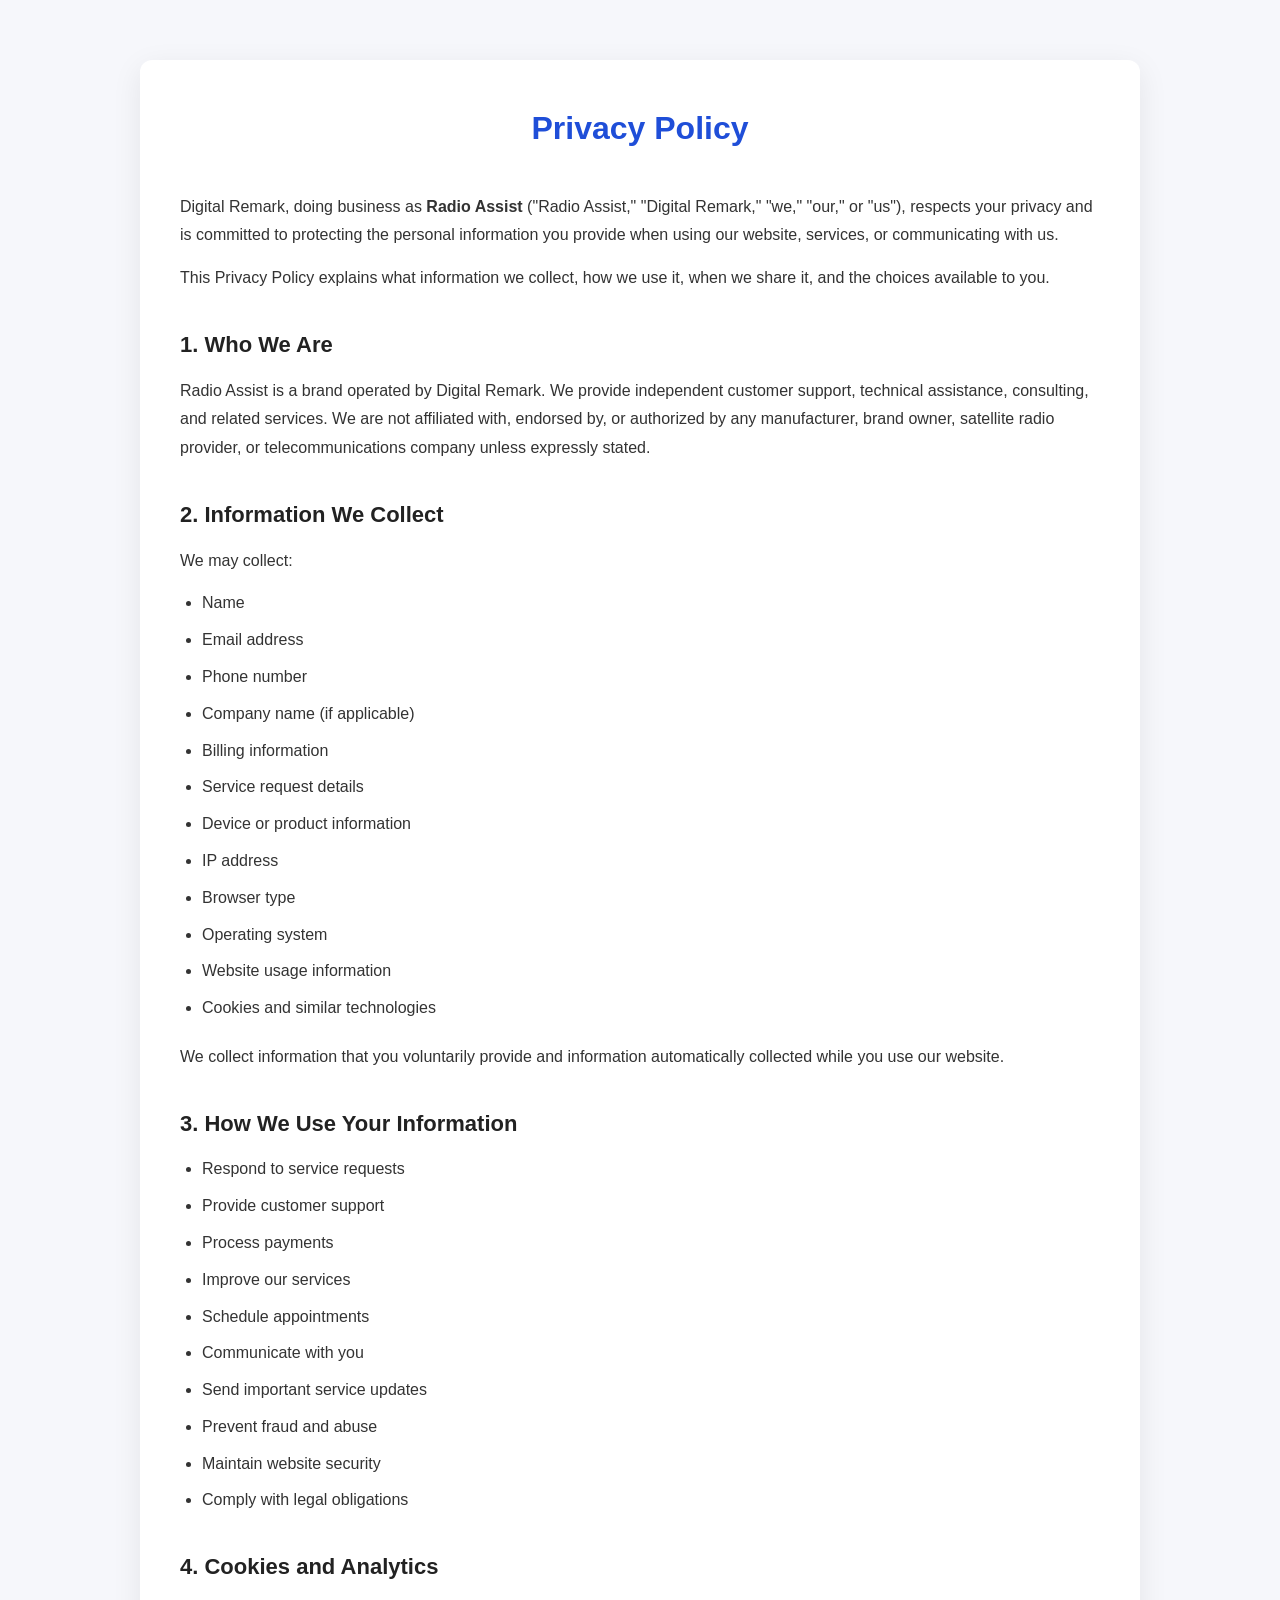
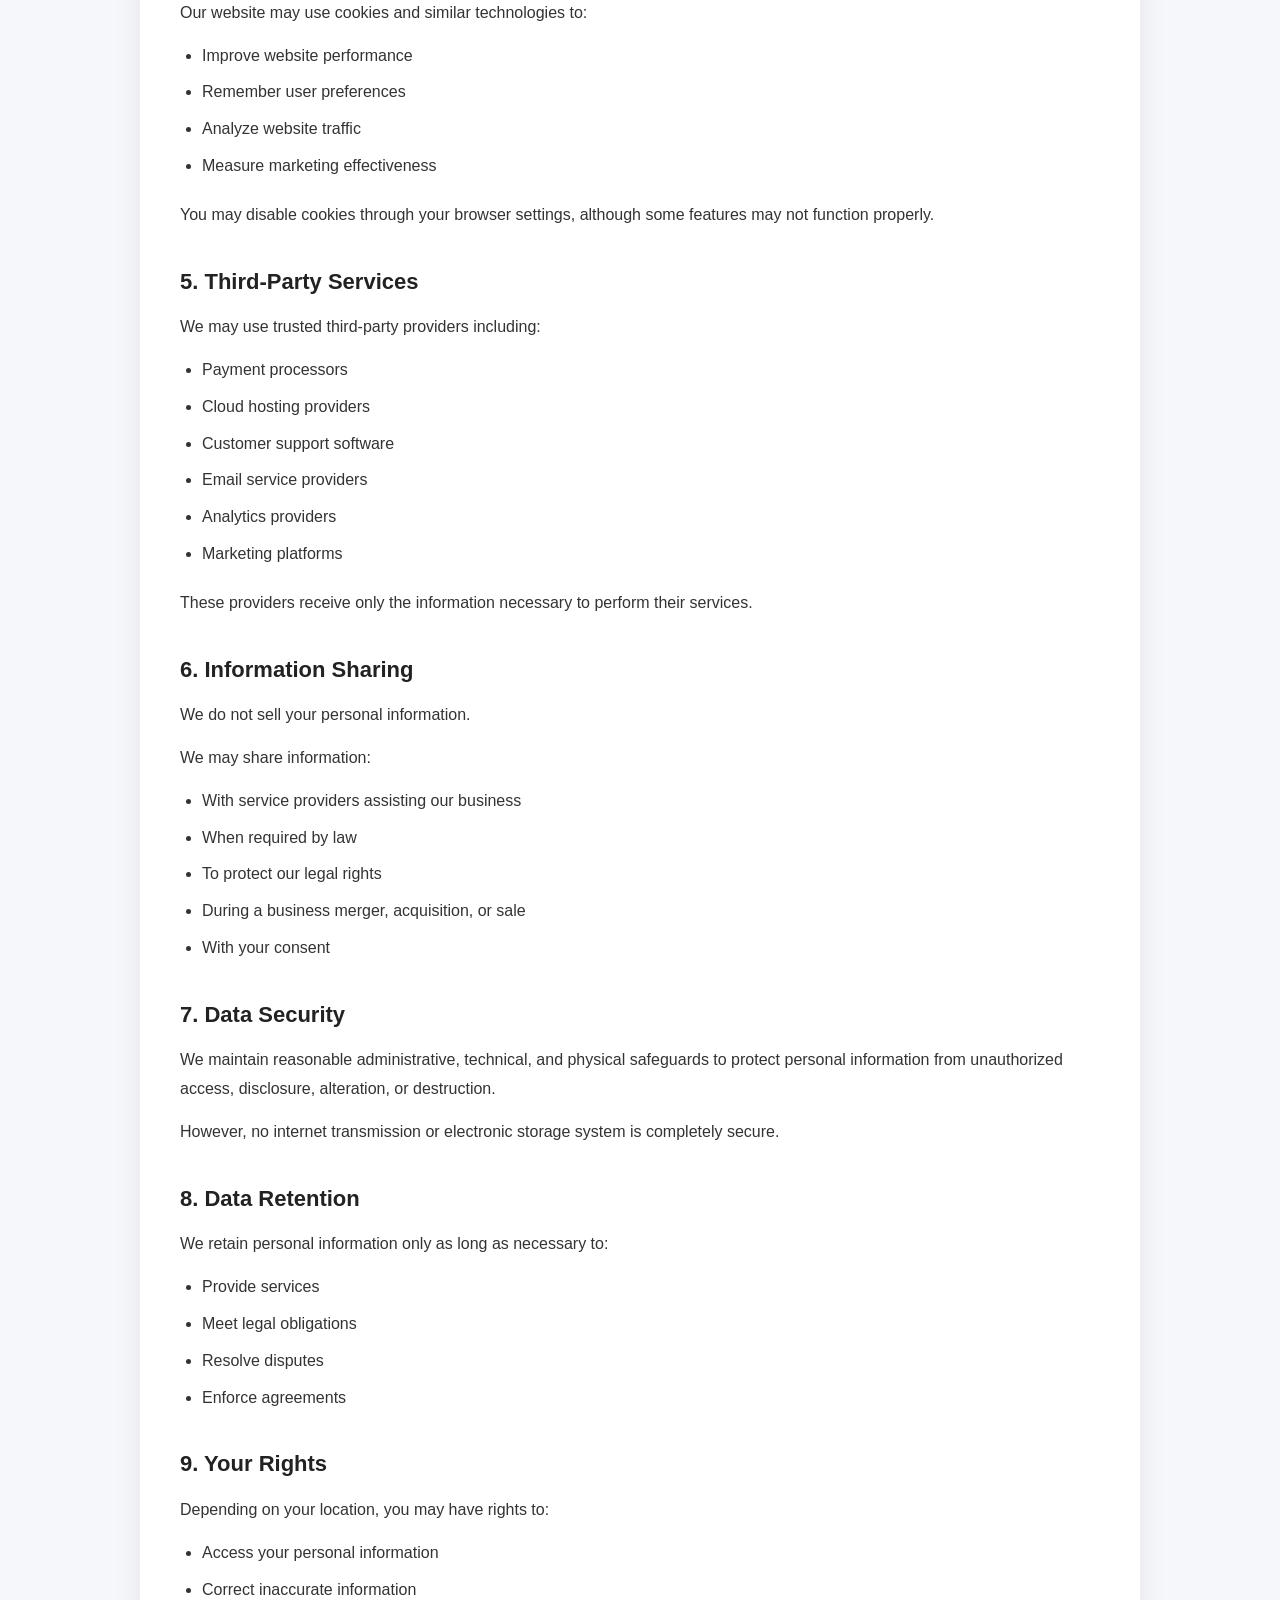
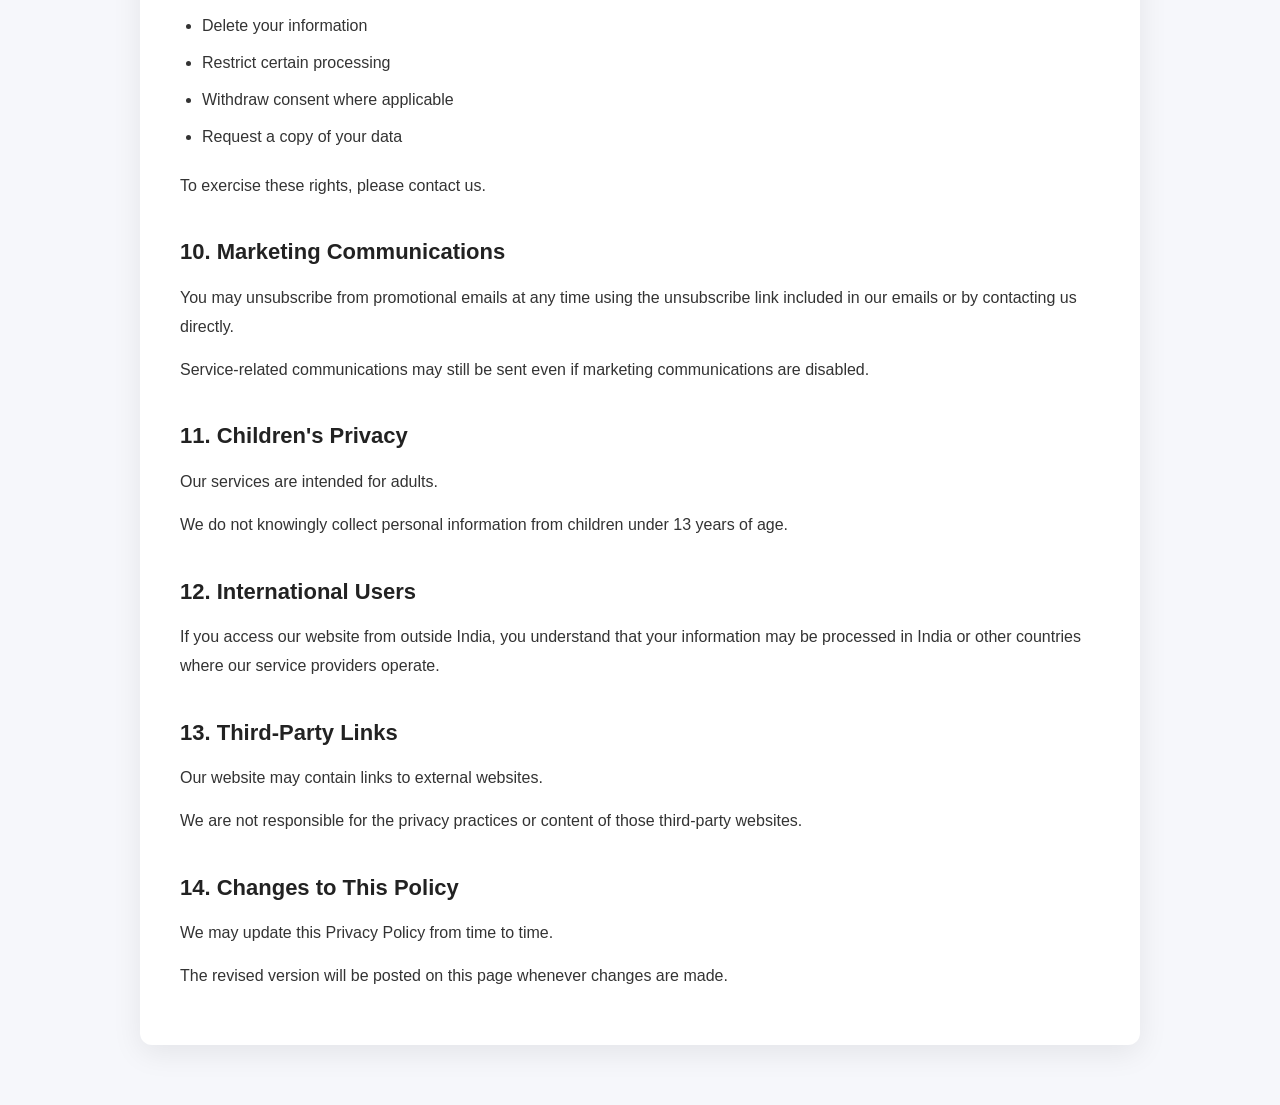
==== privacy-policy.html @ 3dc15f33 "Modification odf changes and addition of privacy polic and refund policy" ====
<!DOCTYPE html>
<html lang="en">

<head>
    <meta charset="UTF-8">
    <meta name="viewport" content="width=device-width, initial-scale=1.0">
    <title>Privacy Policy | Radio Assist</title>

    <style>
        * {
            margin: 0;
            padding: 0;
            box-sizing: border-box;
        }

        body {
            font-family: Arial, Helvetica, sans-serif;
            background: #f6f7fb;
            color: #333;
            line-height: 1.8;
        }

        .container {
            max-width: 1000px;
            margin: 60px auto;
            padding: 40px;
            background: #fff;
            border-radius: 12px;
            box-shadow: 0 8px 30px rgba(0, 0, 0, .08);
        }

        h1 {
            color: #1f4ed8;
            margin-bottom: 35px;
            text-align: center;
        }

        h2 {
            margin-top: 32px;
            margin-bottom: 12px;
            color: #222;
            font-size: 22px;
        }

        p {
            margin-bottom: 14px;
        }

        ul {
            padding-left: 22px;
            margin-bottom: 20px;
        }

        li {
            margin: 8px 0;
        }

        a {
            color: #1f4ed8;
            text-decoration: none;
        }

        @media(max-width:768px) {

            .container {
                margin: 20px;
                padding: 25px;
            }

            h1 {
                font-size: 30px;
            }

            h2 {
                font-size: 20px;
            }

        }
    </style>

</head>

<body>

    <div class="container">

        <h1>Privacy Policy</h1>

        <p>
            Digital Remark, doing business as <strong>Radio Assist</strong> ("Radio Assist," "Digital Remark," "we,"
            "our," or "us"), respects your privacy and is committed to protecting the personal information you provide
            when using our website, services, or communicating with us.
        </p>

        <p>
            This Privacy Policy explains what information we collect, how we use it, when we share it, and the choices
            available to you.
        </p>

        <h2>1. Who We Are</h2>

        <p>
            Radio Assist is a brand operated by Digital Remark. We provide independent customer support, technical
            assistance, consulting, and related services. We are not affiliated with, endorsed by, or authorized by any
            manufacturer, brand owner, satellite radio provider, or telecommunications company unless expressly stated.
        </p>

        <h2>2. Information We Collect</h2>

        <p>We may collect:</p>

        <ul>
            <li>Name</li>
            <li>Email address</li>
            <li>Phone number</li>
            <li>Company name (if applicable)</li>
            <li>Billing information</li>
            <li>Service request details</li>
            <li>Device or product information</li>
            <li>IP address</li>
            <li>Browser type</li>
            <li>Operating system</li>
            <li>Website usage information</li>
            <li>Cookies and similar technologies</li>
        </ul>

        <p>
            We collect information that you voluntarily provide and information automatically collected while you use
            our website.
        </p>

        <h2>3. How We Use Your Information</h2>

        <ul>
            <li>Respond to service requests</li>
            <li>Provide customer support</li>
            <li>Process payments</li>
            <li>Improve our services</li>
            <li>Schedule appointments</li>
            <li>Communicate with you</li>
            <li>Send important service updates</li>
            <li>Prevent fraud and abuse</li>
            <li>Maintain website security</li>
            <li>Comply with legal obligations</li>
        </ul>

        <h2>4. Cookies and Analytics</h2>

        <p>Our website may use cookies and similar technologies to:</p>

        <ul>
            <li>Improve website performance</li>
            <li>Remember user preferences</li>
            <li>Analyze website traffic</li>
            <li>Measure marketing effectiveness</li>
        </ul>

        <p>
            You may disable cookies through your browser settings, although some features may not function properly.
        </p>

        <h2>5. Third-Party Services</h2>

        <p>We may use trusted third-party providers including:</p>

        <ul>
            <li>Payment processors</li>
            <li>Cloud hosting providers</li>
            <li>Customer support software</li>
            <li>Email service providers</li>
            <li>Analytics providers</li>
            <li>Marketing platforms</li>
        </ul>

        <p>
            These providers receive only the information necessary to perform their services.
        </p>

        <h2>6. Information Sharing</h2>

        <p>We do not sell your personal information.</p>

        <p>We may share information:</p>

        <ul>
            <li>With service providers assisting our business</li>
            <li>When required by law</li>
            <li>To protect our legal rights</li>
            <li>During a business merger, acquisition, or sale</li>
            <li>With your consent</li>
        </ul>

        <h2>7. Data Security</h2>

        <p>
            We maintain reasonable administrative, technical, and physical safeguards to protect personal information
            from unauthorized access, disclosure, alteration, or destruction.
        </p>

        <p>
            However, no internet transmission or electronic storage system is completely secure.
        </p>

        <h2>8. Data Retention</h2>

        <p>We retain personal information only as long as necessary to:</p>

        <ul>
            <li>Provide services</li>
            <li>Meet legal obligations</li>
            <li>Resolve disputes</li>
            <li>Enforce agreements</li>
        </ul>

        <h2>9. Your Rights</h2>

        <p>Depending on your location, you may have rights to:</p>

        <ul>
            <li>Access your personal information</li>
            <li>Correct inaccurate information</li>
            <li>Delete your information</li>
            <li>Restrict certain processing</li>
            <li>Withdraw consent where applicable</li>
            <li>Request a copy of your data</li>
        </ul>

        <p>To exercise these rights, please contact us.</p>

        <h2>10. Marketing Communications</h2>

        <p>
            You may unsubscribe from promotional emails at any time using the unsubscribe link included in our emails or
            by contacting us directly.
        </p>

        <p>
            Service-related communications may still be sent even if marketing communications are disabled.
        </p>

        <h2>11. Children's Privacy</h2>

        <p>
            Our services are intended for adults.
        </p>

        <p>
            We do not knowingly collect personal information from children under 13 years of age.
        </p>

        <h2>12. International Users</h2>

        <p>
            If you access our website from outside India, you understand that your information may be processed in India
            or other countries where our service providers operate.
        </p>

        <h2>13. Third-Party Links</h2>

        <p>
            Our website may contain links to external websites.
        </p>

        <p>
            We are not responsible for the privacy practices or content of those third-party websites.
        </p>

        <h2>14. Changes to This Policy</h2>

        <p>
            We may update this Privacy Policy from time to time.
        </p>

        <p>
            The revised version will be posted on this page whenever changes are made.
        </p>

    </div>

</body>

</html>
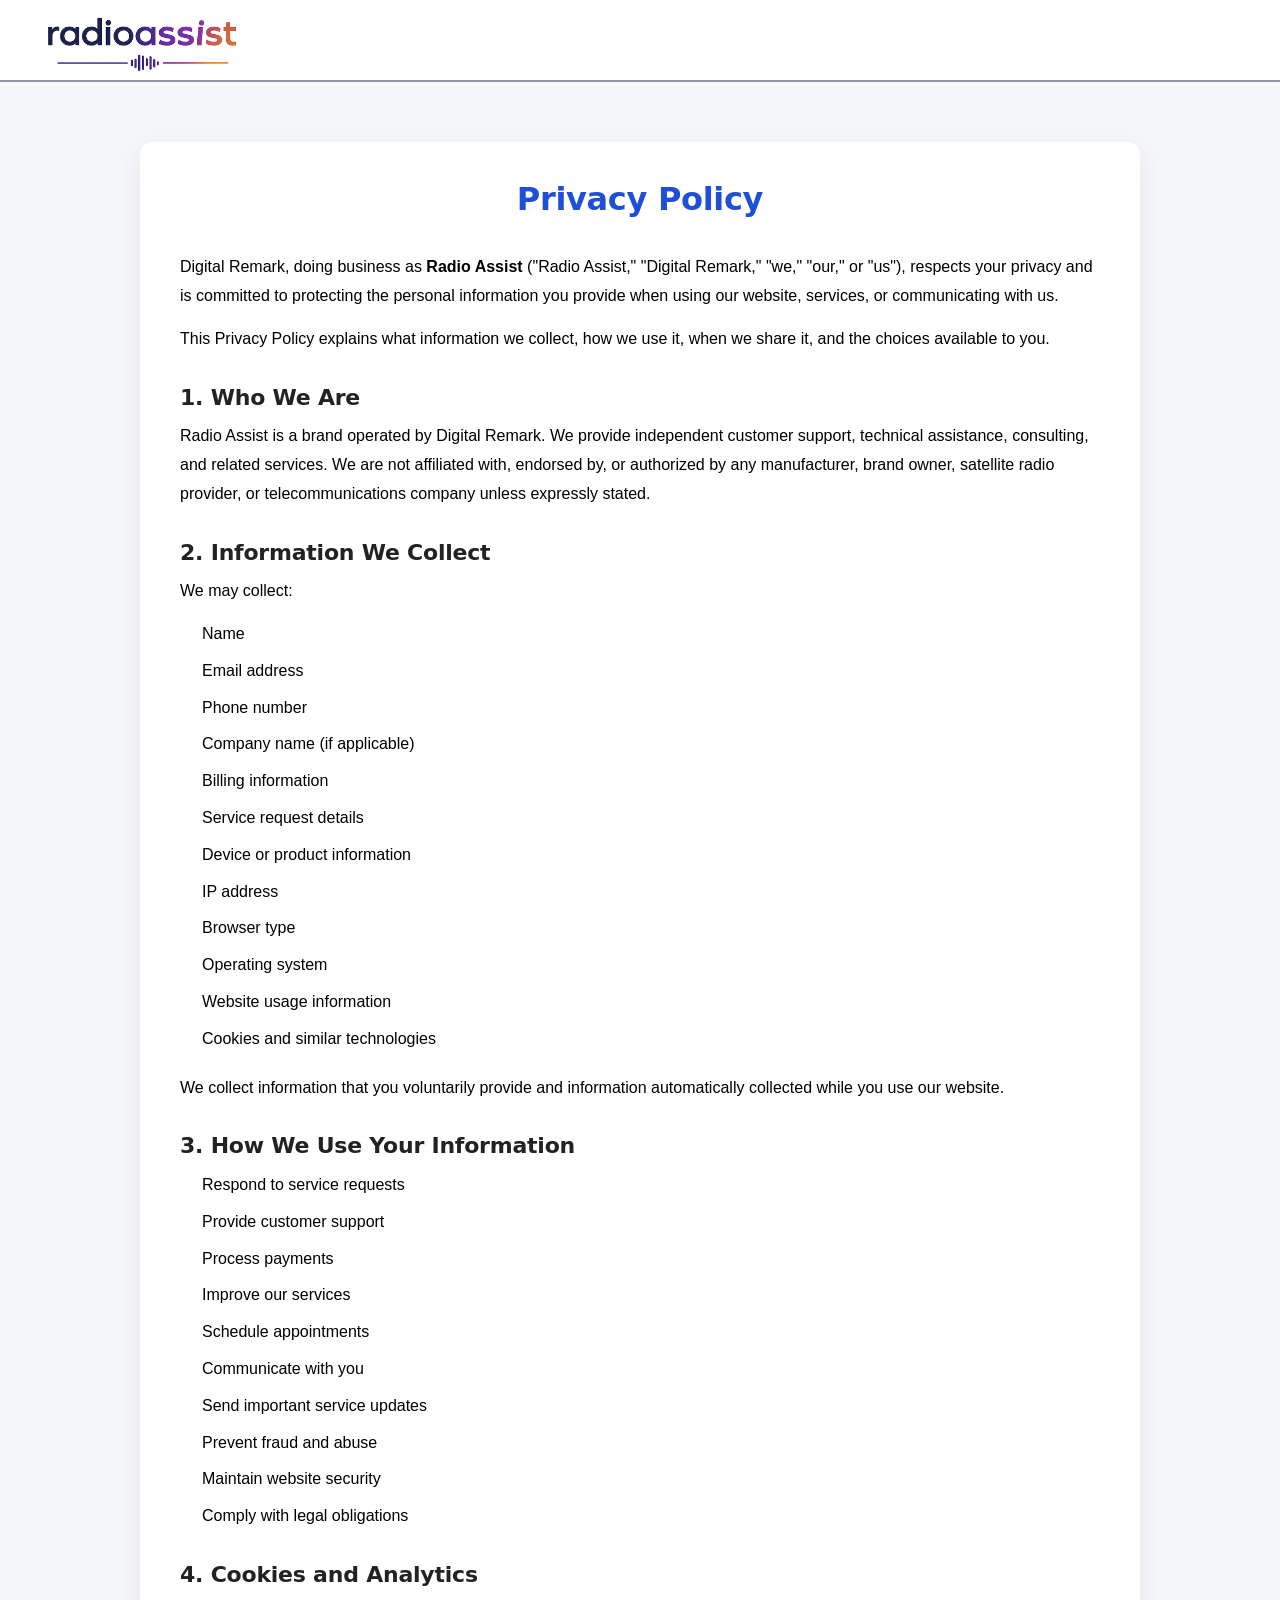
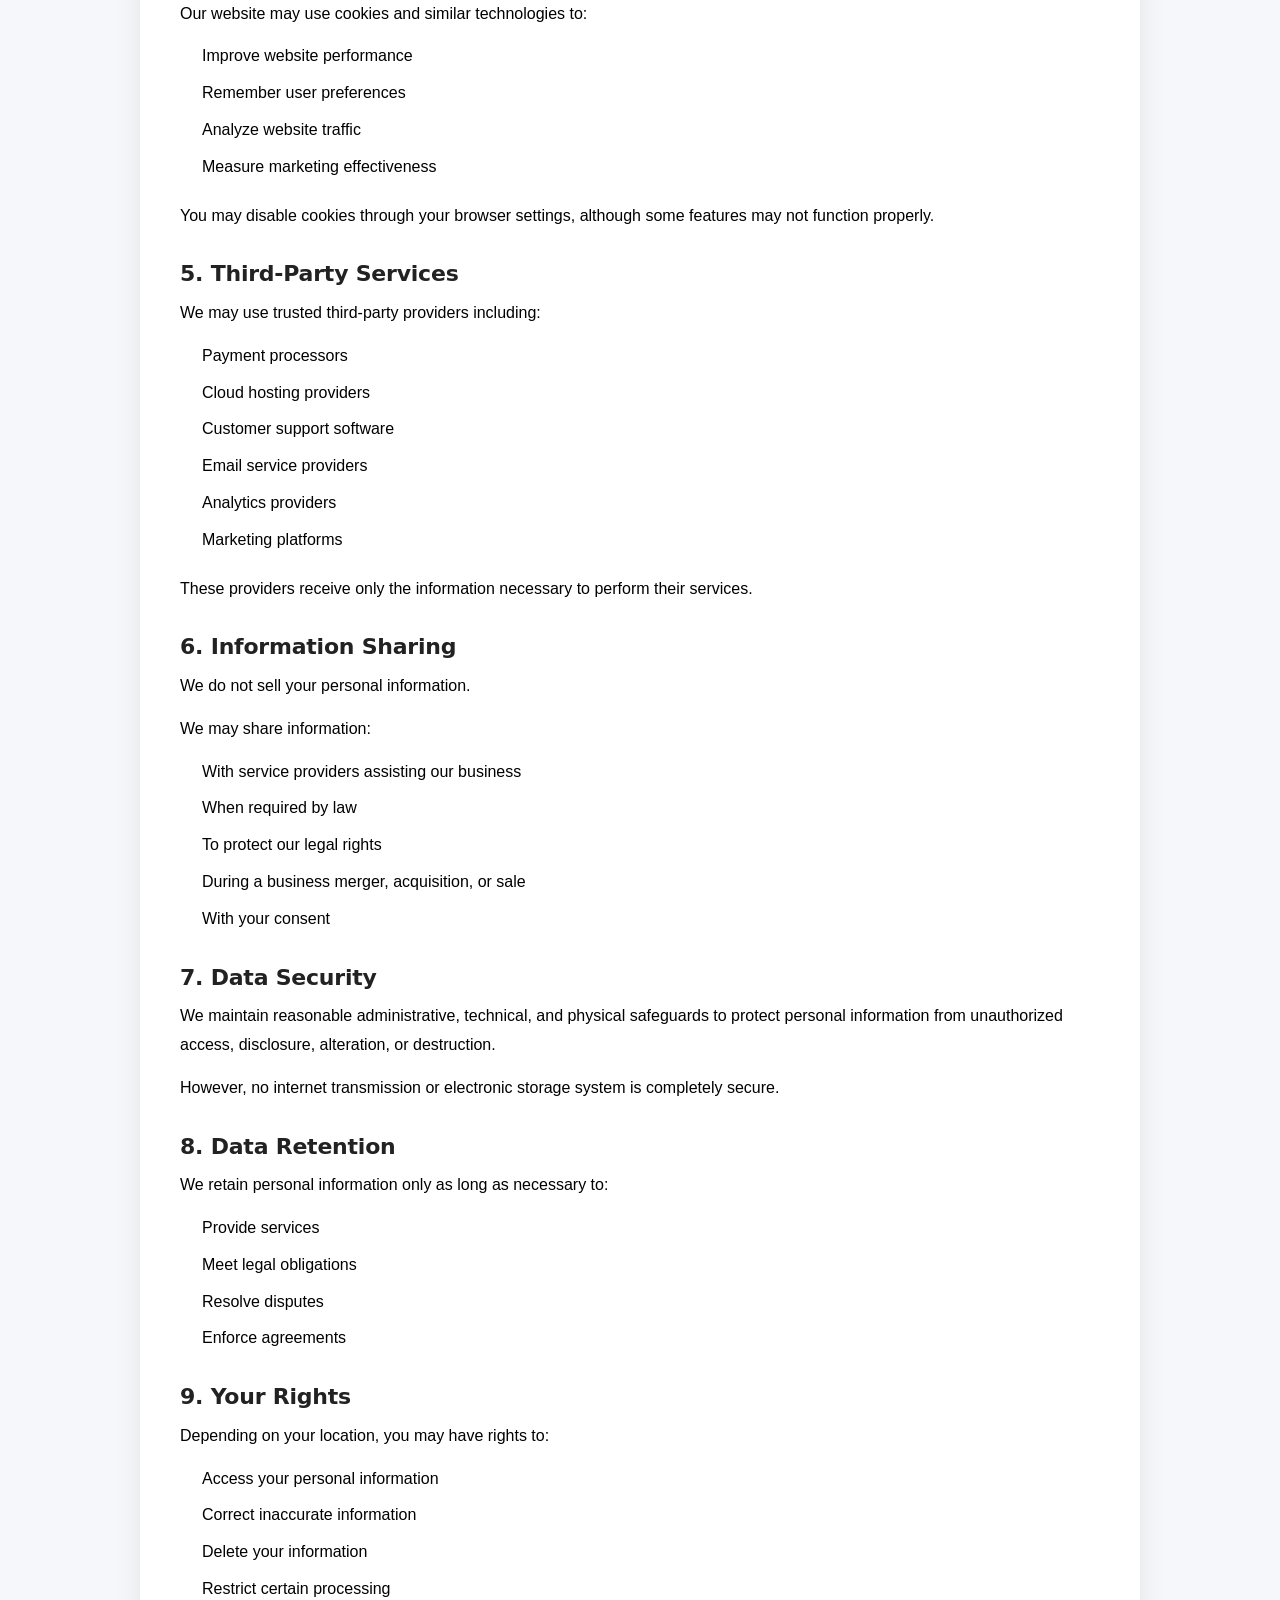
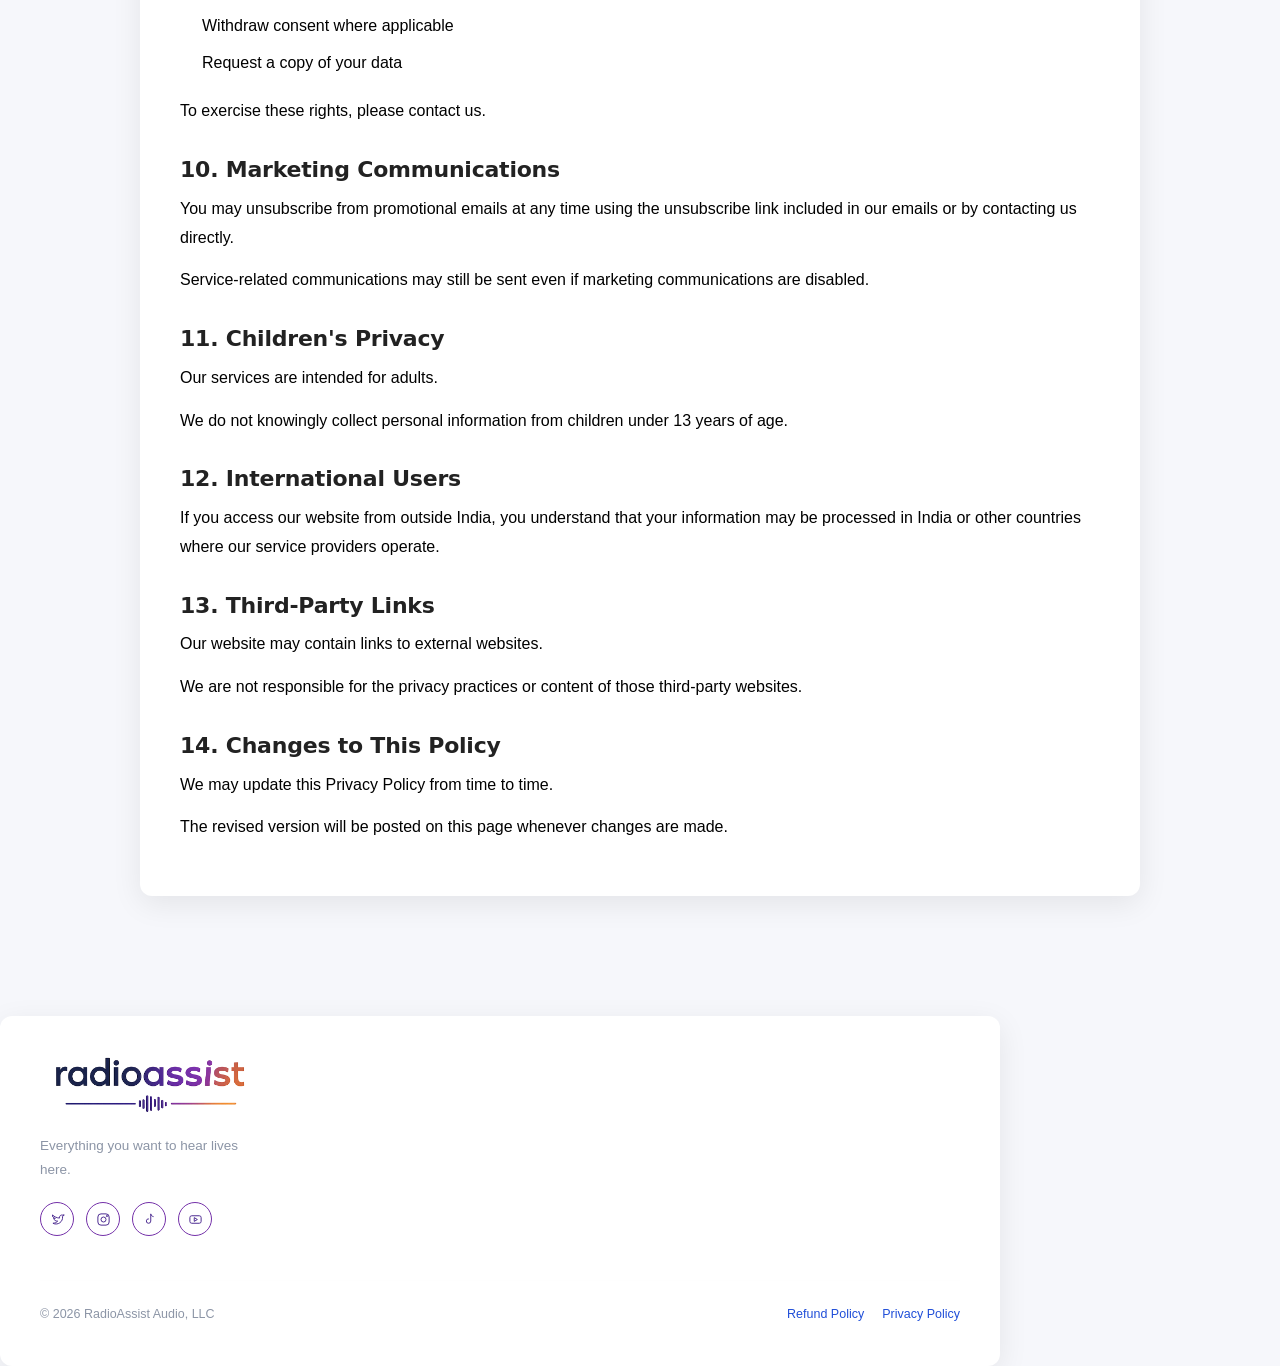
==== commit 7d529913: "Changes asked" ====
--- a/privacy-policy.html
+++ b/privacy-policy.html
@@ -5,6 +5,7 @@
     <meta charset="UTF-8">
     <meta name="viewport" content="width=device-width, initial-scale=1.0">
     <title>Privacy Policy | Radio Assist</title>
+    <link rel="stylesheet" href="/assets/styles/style.css"/>
 
     <style>
         * {
@@ -44,6 +45,7 @@
 
         p {
             margin-bottom: 14px;
+            color: #000;
         }
 
         ul {
@@ -53,6 +55,7 @@
 
         li {
             margin: 8px 0;
+            color: #000;
         }
 
         a {
@@ -81,6 +84,11 @@
 </head>
 
 <body>
+    <header>
+      <nav>
+        <a href="index.html" class="logo"><img class="logo" src="/assets/images/logo.png"/></a>
+      </nav>
+    </header>
 
     <div class="container">
 
@@ -276,7 +284,42 @@
         </p>
 
     </div>
-
+    <footer style="padding-bottom: 0px;">
+      <div class="container" style="margin: 0px;">
+        <div class="footer-grid">
+          <div class="footer-brand">
+            <a href="#top" class="logo"><img class="logo" src="/assets/images/logo.png"/></a>
+            <p>Everything you want to hear lives here.</p>
+            <div class="social-row">
+              <a href="#" aria-label="Twitter"><svg viewBox="0 0 24 24" fill="none" stroke="#F6F4EF" stroke-width="1.6">
+                  <path
+                    d="M22 4s-.7 2-2 3c1.4 8.6-7.7 15-15.3 11 3-.2 6-1.4 7.6-3.4-3 .3-5.7-1.7-6.6-4.2 1 .2 2 .1 2.8-.2C4.8 9.6 3.6 7 4 4.7c3 3 7 4.8 11.3 5-1-4.3 4.3-6.6 6.7-3.4Z" />
+                </svg></a>
+              <a href="#" aria-label="Instagram"><svg viewBox="0 0 24 24" fill="none" stroke="#F6F4EF" stroke-width="1.6">
+                  <rect x="3" y="3" width="18" height="18" rx="5" />
+                  <circle cx="12" cy="12" r="4" />
+                  <circle cx="17.5" cy="6.5" r="1" />
+                </svg></a>
+              <a href="#" aria-label="TikTok"><svg viewBox="0 0 24 24" fill="none" stroke="#F6F4EF" stroke-width="1.6">
+                  <path d="M14 3v11.5a3.5 3.5 0 1 1-3-3.46" />
+                  <path d="M14 3c.5 2.5 2.3 4.2 4.5 4.4" />
+                </svg></a>
+              <a href="#" aria-label="YouTube"><svg viewBox="0 0 24 24" fill="none" stroke="#F6F4EF" stroke-width="1.6">
+                  <rect x="3" y="6" width="18" height="12" rx="3" />
+                  <path d="m10 9 5 3-5 3V9Z" />
+                </svg></a>
+            </div>
+          </div>
+        </div>
+        <div class="footer-bottom">
+          <span>© 2026 RadioAssist Audio, LLC</span>
+          <div class="legal-links">
+            <a href="refund-policy.html">Refund Policy</a>
+            <a href="privacy-policy.html">Privacy Policy</a>
+          </div>
+        </div>
+      </div>
+    </footer>
 </body>
 
 </html>
--- a/assets/styles/style.css
+++ b/assets/styles/style.css
@@ -0,0 +1,1439 @@
+:root {
+    --navy: #0D1321;
+    --navy-soft: #161F35;
+    --navy-deep: #080B15;
+    --purple: #4e2a93;
+    --violet-dim: #5A44B8;
+    --amber: #FFB146;
+    --paper: #F6F4EF;
+    --slate: #8C95A6;
+    --base-surface: #f3f5f7;
+    --base-surface-strong: #e5e8ec;
+    --slate-dark: #4B5468;
+    --line: rgba(246, 244, 239, 0.10);
+    --font-display: 'Geist', system-ui, sans-serif;
+    --font-body: 'Geist', system-ui, sans-serif;
+    --base-contrast: #1e2226;
+    --radius: 14px;
+    --container: 1320px;
+    --link: #1b1533;
+    --indigo: #382488;
+    --violet: #602DB2;
+    --lilac: #8b5fc9;
+    --clay: #c9744f;
+    --paper-soft: #150f2c;
+}
+
+* {
+    box-sizing: border-box;
+    margin: 0;
+    padding: 0;
+}
+
+html {
+    scroll-behavior: smooth;
+}
+
+body {
+    font-family: var(--font-body);
+    background: var(--navy);
+    color: var(--paper) !important;
+    line-height: 1.55;
+    -webkit-font-smoothing: antialiased;
+}
+
+.show{
+    display: block !important;
+}
+
+.hide{
+    display: none !important;
+}
+
+.stage {
+    display: flex;
+    flex-direction: column;
+    align-items: center;
+    gap: 28px;
+    padding: 40px;
+    height: 100vh;
+    justify-content: center;
+    background: radial-gradient(120% 140% at 50% 20%, var(--paper-soft) 0%, #0e0a1f 65%);
+}
+
+/* ---------- logo ---------- */
+.mark {
+    position: relative;
+    width: 132px;
+    height: 132px;
+    filter: drop-shadow(0 0 0px rgba(140, 95, 201, 0));
+    animation: markGlow 3.6s ease-in-out infinite;
+}
+
+.mark img {
+    width: 100%;
+    height: 100%;
+    display: block;
+}
+
+@keyframes markGlow {
+
+    0%,
+    83.32% {
+        filter: drop-shadow(0 0 0px rgba(160, 110, 220, 0));
+        transform: scale(1);
+    }
+
+    88% {
+        filter: drop-shadow(0 0 22px rgba(170, 120, 230, 0.85));
+        transform: scale(1.035);
+    }
+
+    94% {
+        filter: drop-shadow(0 0 34px rgba(230, 150, 110, 0.75));
+        transform: scale(1.05);
+    }
+
+    100% {
+        filter: drop-shadow(0 0 0px rgba(160, 110, 220, 0));
+        transform: scale(1);
+    }
+}
+
+/* ---------- wordmark ---------- */
+.word {
+    font-size: 15px;
+    letter-spacing: 0.42em;
+    text-transform: uppercase;
+    color: #cfc4ec;
+    opacity: 0.75;
+    margin: 0;
+}
+
+.word b {
+    background: linear-gradient(90deg, var(--lilac), var(--clay), var(--amber));
+    -webkit-background-clip: text;
+    background-clip: text;
+    color: transparent;
+    font-weight: 700;
+}
+
+/* ---------- segmented bar ---------- */
+.bar {
+    display: flex;
+    gap: 6px;
+    padding: 6px;
+    border-radius: 10px;
+    background: rgba(255, 255, 255, 0.03);
+}
+
+.seg {
+    width: 14px;
+    height: 22px;
+    border-radius: 3px;
+    background: rgba(255, 255, 255, 0.08);
+    border: 1px solid rgba(255, 255, 255, 0.10);
+    transition: none;
+}
+
+/* Each segment "switches on" at the moment its frame threshold hits,
+     and switches off again exactly at loop restart (0%). */
+.seg {
+    animation-duration: 3.6s;
+    animation-iteration-count: infinite;
+    animation-timing-function: steps(1, end);
+}
+
+.g1 {
+    animation-name: onAt1667;
+}
+
+/* frame 2 → 2 blocks   */
+.g2 {
+    animation-name: onAt3333;
+}
+
+/* frame 3 → 4 blocks   */
+.g3 {
+    animation-name: onAt5000;
+}
+
+/* frame 4 → 7 blocks   */
+.g4 {
+    animation-name: onAt6667;
+}
+
+/* frame 5 → 12 blocks  */
+
+@keyframes onAt1667 {
+    0% {
+        background: rgba(255, 255, 255, 0.08);
+        box-shadow: none;
+    }
+
+    16.67% {
+        background: linear-gradient(180deg, var(--lilac), var(--violet));
+        box-shadow: 0 0 8px rgba(140, 95, 201, 0.55);
+    }
+
+    83.32% {
+        background: linear-gradient(180deg, var(--lilac), var(--violet));
+        box-shadow: 0 0 8px rgba(140, 95, 201, 0.55);
+    }
+
+    88% {
+        background: linear-gradient(180deg, var(--amber), var(--clay));
+        box-shadow: 0 0 16px rgba(232, 152, 95, 0.85);
+    }
+
+    100% {
+        background: rgba(255, 255, 255, 0.08);
+        box-shadow: none;
+    }
+}
+
+@keyframes onAt3333 {
+    0% {
+        background: rgba(255, 255, 255, 0.08);
+        box-shadow: none;
+    }
+
+    33.33% {
+        background: linear-gradient(180deg, var(--lilac), var(--violet));
+        box-shadow: 0 0 8px rgba(140, 95, 201, 0.55);
+    }
+
+    83.32% {
+        background: linear-gradient(180deg, var(--lilac), var(--violet));
+        box-shadow: 0 0 8px rgba(140, 95, 201, 0.55);
+    }
+
+    88% {
+        background: linear-gradient(180deg, var(--amber), var(--clay));
+        box-shadow: 0 0 16px rgba(232, 152, 95, 0.85);
+    }
+
+    100% {
+        background: rgba(255, 255, 255, 0.08);
+        box-shadow: none;
+    }
+}
+
+@keyframes onAt5000 {
+    0% {
+        background: rgba(255, 255, 255, 0.08);
+        box-shadow: none;
+    }
+
+    50% {
+        background: linear-gradient(180deg, var(--lilac), var(--violet));
+        box-shadow: 0 0 8px rgba(140, 95, 201, 0.55);
+    }
+
+    83.32% {
+        background: linear-gradient(180deg, var(--lilac), var(--violet));
+        box-shadow: 0 0 8px rgba(140, 95, 201, 0.55);
+    }
+
+    88% {
+        background: linear-gradient(180deg, var(--amber), var(--clay));
+        box-shadow: 0 0 16px rgba(232, 152, 95, 0.85);
+    }
+
+    100% {
+        background: rgba(255, 255, 255, 0.08);
+        box-shadow: none;
+    }
+}
+
+@keyframes onAt6667 {
+    0% {
+        background: rgba(255, 255, 255, 0.08);
+        box-shadow: none;
+    }
+
+    66.67% {
+        background: linear-gradient(180deg, var(--lilac), var(--violet));
+        box-shadow: 0 0 8px rgba(140, 95, 201, 0.55);
+    }
+
+    83.32% {
+        background: linear-gradient(180deg, var(--lilac), var(--violet));
+        box-shadow: 0 0 8px rgba(140, 95, 201, 0.55);
+    }
+
+    88% {
+        background: linear-gradient(180deg, var(--amber), var(--clay));
+        box-shadow: 0 0 16px rgba(232, 152, 95, 0.85);
+    }
+
+    100% {
+        background: rgba(255, 255, 255, 0.08);
+        box-shadow: none;
+    }
+}
+
+.status {
+    font-size: 11px;
+    letter-spacing: 0.2em;
+    color: rgba(207, 196, 236, 0.55);
+    text-transform: uppercase;
+    height: 14px;
+}
+
+img {
+    max-width: 100%;
+    display: block;
+}
+
+a {
+    color: inherit;
+    text-decoration: none;
+}
+
+ul {
+    list-style: none;
+}
+
+button {
+    font-family: inherit;
+    cursor: pointer;
+    border: none;
+    background: none;
+    color: inherit;
+}
+
+.container {
+    max-width: var(--container);
+    margin: 0 auto;
+    padding: 0 32px;
+}
+
+h1,
+h2,
+h3,
+h4 {
+    font-family: var(--font-display);
+    font-weight: 700;
+    line-height: 1.12;
+    letter-spacing: -0.01em;
+}
+
+.eyebrow {
+    font-family: var(--font-display);
+    font-size: 13px;
+    font-weight: 600;
+    letter-spacing: 0.14em;
+    text-transform: uppercase;
+    color: var(--amber);
+    display: flex;
+    align-items: center;
+    gap: 10px;
+}
+
+.eyebrow::before {
+    content: "";
+    width: 18px;
+    height: 2px;
+    background: var(--amber);
+    display: inline-block;
+}
+
+.btn {
+    display: inline-flex;
+    align-items: center;
+    justify-content: center;
+    gap: 8px;
+    padding: 14px 26px;
+    border-radius: 999px;
+    font-family: var(--font-display);
+    font-weight: 600;
+    font-size: 15px;
+    transition: transform .18s ease, box-shadow .18s ease, background .18s ease;
+    white-space: nowrap;
+}
+
+.btn-primary {
+    background: #cd4715 !important;
+    color: #fff;
+    box-shadow: 0 8px 24px rgb(78 42 147 / 35%);
+    border: 1px solid #5500f7 !important;
+    font-size: 24px !important;
+    font-weight: bold !important;
+    padding: 20px !important;
+    border-radius: 40px !important;
+}
+
+.btn-primary:hover {
+    transform: translateY(-2px);
+    box-shadow: 0 12px 30px rgba(123, 92, 250, 0.45);
+}
+
+.btn-ghost {
+    background: transparent;
+    color: var(--paper);
+    border: 1px solid var(--line);
+}
+
+.btn-ghost:hover {
+    background: rgba(246, 244, 239, 0.06);
+}
+
+.btn-amber {
+    background: var(--amber);
+    color: var(--navy);
+}
+
+.btn-amber:hover {
+    transform: translateY(-2px);
+}
+
+.btn-sm {
+    padding: 10px 20px;
+    font-size: 13.5px;
+}
+
+section {
+    padding: 76px 0;
+    position: relative;
+}
+
+.section-head {
+    max-width: 640px;
+    margin-bottom: 40px;
+}
+
+.section-head.centered {
+    max-width: 720px;
+    margin-left: auto;
+    margin-right: auto;
+    text-align: center;
+}
+
+.section-head.centered .eyebrow {
+    justify-content: center;
+}
+
+.section-head.centered h2 {
+    font-size: clamp(34px, 5vw, 56px);
+}
+
+.section-head h2 {
+    font-size: clamp(28px, 3.6vw, 40px);
+    margin-top: 12px;
+}
+
+.section-head p {
+    color: var(--slate);
+    font-size: 16.5px;
+    margin-top: 14px;
+}
+
+.section-foot {
+    margin-top: 40px;
+}
+
+.avatar {
+    width: 100%;
+    aspect-ratio: 1/1;
+    border-radius: 50% !important;
+    display: flex;
+    align-items: center;
+    justify-content: center;
+    font-family: var(--font-display);
+    font-weight: 700;
+    color: #fff;
+    font-size: 15px;
+    flex-shrink: 0;
+}
+
+.tile-thumb {
+    width: 100%;
+    aspect-ratio: 4/3;
+    border-radius: var(--radius);
+    display: flex;
+    align-items: center;
+    justify-content: center;
+    font-family: var(--font-display);
+    font-weight: 700;
+    color: rgba(255, 255, 255, 0.9);
+    font-size: 14px;
+}
+
+.utility-bar {
+    background: var(--navy-deep);
+    border-bottom: 1px solid var(--line);
+    font-size: 13px;
+}
+
+.utility-bar .container {
+    display: flex;
+    align-items: center;
+    justify-content: space-between;
+    padding-top: 9px;
+    padding-bottom: 9px;
+}
+
+.utility-bar .u-left {
+    display: flex;
+    gap: 22px;
+    color: var(--slate);
+}
+
+.utility-bar .u-left a:hover {
+    color: var(--paper);
+}
+
+.utility-bar .u-right a {
+    font-weight: 600;
+    color: var(--amber);
+}
+
+@media (max-width:680px) {
+    .utility-bar .u-left {
+        display: none;
+    }
+}
+
+header {
+    position: sticky;
+    top: 0;
+    z-index: 100;
+    background: #fff;
+    border-bottom: 2px solid var(--slate);
+}
+
+nav {
+    display: flex;
+    align-items: center;
+    gap: 28px;
+    padding: 16px 32px 0px;
+    max-width: var(--container);
+    backdrop-filter: blur(14px);
+    border-bottom: 1px solid var(--line);
+}
+
+.logo {
+    display: flex;
+    align-items: center;
+    gap: 10px;
+    font-weight: 700;
+    font-size: 20px;
+    letter-spacing: -0.02em;
+    flex-shrink: 0;
+    width: 220px;
+}
+
+.nav-links {
+    display: flex;
+    gap: 26px;
+    align-items: center;
+    flex: 1;
+}
+
+.nav-links a {
+    font-size: 14px;
+    font-weight: 500;
+    color: var(--slate);
+    transition: color .15s ease;
+}
+
+.nav-links a:hover {
+    color: var(--paper);
+}
+
+.nav-search {
+    display: flex;
+    align-items: center;
+    gap: 8px;
+    border: 1px solid var(--line);
+    border-radius: 999px;
+    padding: 8px 14px;
+    color: var(--slate);
+    font-size: 13.5px;
+    width: 190px;
+}
+
+.nav-search svg {
+    width: 15px;
+    height: 15px;
+    flex-shrink: 0;
+}
+
+.nav-search input {
+    background: transparent;
+    border: none;
+    outline: none;
+    color: var(--paper);
+    font-size: 13.5px;
+    width: 100%;
+}
+
+.nav-cta {
+    display: flex;
+    align-items: center;
+    gap: 10px;
+    flex-shrink: 0;
+}
+
+.burger {
+    display: none;
+    flex-direction: column;
+    gap: 5px;
+}
+
+.burger span {
+    width: 22px;
+    height: 2px;
+    background: var(--paper);
+}
+
+@media (max-width:980px) {
+    .nav-search {
+        display: none;
+    }
+}
+
+@media (max-width:780px) {
+    .nav-links {
+        display: none;
+    }
+
+    .burger {
+        display: flex;
+    }
+}
+
+/* ===== HERO: full-bleed overlay layout ===== */
+.hero {
+    position: relative;
+    overflow: hidden;
+    min-height: 88vh;
+    display: flex;
+    align-items: center;
+    isolation: isolate;
+}
+
+.hero-bg {
+    position: absolute;
+    inset: 0;
+    z-index: 0;
+    background: url("/assets/images/banner.webp"), radial-gradient(ellipse 60% 80% at 78% 30%, rgba(123, 92, 250, 0.55), transparent 60%),
+        radial-gradient(ellipse 50% 60% at 95% 85%, rgba(255, 177, 70, 0.35), transparent 55%),
+        linear-gradient(115deg, #0F1235 0%, #16113A 45%, #1B1035 100%);;
+    background-size: cover;
+    background-position: center right;
+    background-repeat: no-repeat;
+    background-attachment: fixed;
+}
+
+.hero-figure {
+    position: absolute;
+    z-index: 1;
+    right: -4%;
+    bottom: -6%;
+    width: 52%;
+    max-width: 620px;
+    aspect-ratio: 3/4;
+    pointer-events: none;
+}
+
+
+.hero-inner {
+    position: relative;
+    z-index: 2;
+    width: 100%;
+    padding: 140px 0 170px;
+}
+
+.hero-copy {
+    max-width: 620px;
+}
+
+.hero h1 {
+    font-size: clamp(36px, 5vw, 62px);
+    margin-top: 16px;
+}
+
+.hero p.lead {
+    margin-top: 20px;
+    font-size: 17.5px;
+    color: var(--slate);
+    max-width: 460px;
+}
+
+.hero-actions {
+    display: flex;
+    gap: 14px;
+    margin-top: 30px;
+    flex-wrap: wrap;
+    align-items: center;
+}
+
+.hero-actions .fine {
+    font-size: 12px;
+    color: var(--slate);
+    width: 100%;
+    margin-top: 6px;
+}
+
+.hero-actions .fine a {
+    text-decoration: underline;
+}
+
+.hero-caption {
+    position: absolute;
+    left: 32px;
+    bottom: 30px;
+    z-index: 3;
+    display: flex;
+    align-items: center;
+    gap: 12px;
+}
+
+.hero-caption .swatch {
+    width: 44px;
+    height: 44px;
+    border-radius: 10px;
+    flex-shrink: 0;
+    background: linear-gradient(135deg, var(--amber), var(--purple));
+}
+
+.hero-caption .tag {
+    font-size: 10.5px;
+    color: var(--amber);
+    font-weight: 700;
+    letter-spacing: .06em;
+    text-transform: uppercase;
+}
+
+.hero-caption h4 {
+    font-size: 14.5px;
+    margin-top: 3px;
+    font-weight: 600;
+    max-width: 320px;
+    line-height: 1.3;
+}
+
+@media (max-width:780px) {
+    .hero {
+        min-height: auto;
+    }
+
+    .hero-inner {
+        padding: 100px 0 210px;
+    }
+
+    .hero-figure {
+        width: 78%;
+        right: -10%;
+        bottom: -4%;
+        opacity: .55;
+    }
+
+    .hero-caption {
+        left: 20px;
+        right: 20px;
+        bottom: 20px;
+    }
+
+    .hero-caption h4 {
+        max-width: none;
+    }
+}
+
+.variety-grid {
+    display: grid;
+    grid-template-columns: repeat(2, 1fr);
+    gap: 22px;
+}
+
+.variety-card {
+    background: var(--base-surface);
+    border: 1px solid var(--line);
+    border-radius: 20px;
+    padding: 40px;
+    transition: transform .2s ease, border-color .2s ease;
+}
+
+.variety-card:hover {
+    transform: translateY(-4px);
+    border-color: rgba(123, 92, 250, 0.4);
+    background: var(--base-surface-strong);
+}
+
+.variety-avatars {
+    display: flex;
+    gap: 14px;
+}
+
+.variety-avatars .avatar {
+    width: 76px;
+    height: 76px;
+    font-size: 16px;
+}
+
+.avatar img {
+    object-fit: cover;
+    width: 100%;
+    height: 100%;
+    border-radius: 50%;
+    transition: transform 0.3s ease;
+}
+
+.sports {
+    border-radius: 16px !important;
+    background: linear-gradient(135deg, #f4f5f7, #6D28D9);
+}
+
+.news {
+    border-radius: 16px !important;
+    background: linear-gradient(135deg, #f4f5f7, #E88A1E);
+}
+
+.avatar.sports img,
+.avatar.news img {
+    object-fit: contain !important;
+    height: 60px;
+    border-radius: 16px !important;
+    transition: transform 0.3s ease;
+}
+
+.variety-card h4 {
+    font-size: 26px;
+    margin-top: 28px;
+    color: var(--base-contrast);
+}
+
+.variety-card h4:hover {
+    text-decoration: underline;
+}
+
+.variety-card .avatar img:hover {
+    transform: scale(1.05);
+}
+
+.variety-card p {
+    font-size: 15px;
+    color: var(--slate);
+    margin-top: 12px;
+    max-width: 460px;
+}
+
+.btn-ghost {
+    padding: 10px 20px !important;
+    border: 1px solid var(--slate) !important;
+    border-radius: 100px !important;
+}
+
+.btn-ghost:hover {
+    color: #000 !important;
+}
+
+.carousel-head {
+    align-items: flex-end;
+    justify-content: space-between;
+    margin-bottom: 36px;
+    flex-wrap: wrap;
+    gap: 20px;
+}
+
+.carousel-arrows {
+    display: flex;
+    gap: 10px;
+}
+
+.carousel-arrows button {
+    width: 40px;
+    height: 40px;
+    border-radius: 50%;
+    border: 1px solid var(--line);
+    display: flex;
+    align-items: center;
+    justify-content: center;
+}
+
+.carousel-arrows button:hover {
+    background: rgba(246, 244, 239, 0.06);
+}
+
+.carousel-track {
+    display: flex;
+    gap: 20px;
+    overflow-x: auto;
+    scroll-behavior: smooth;
+    padding-bottom: 10px;
+    scrollbar-width: none;
+}
+
+.carousel-track::-webkit-scrollbar {
+    display: none;
+}
+
+.session-card {
+    flex: 0 0 240px;
+}
+
+.session-card .tile-thumb {
+    position: relative;
+}
+
+.play-btn {
+    position: absolute;
+    inset: 0;
+    margin: auto;
+    width: 46px;
+    height: 46px;
+    border-radius: 50%;
+    background: rgba(8, 11, 21, 0.55);
+    border: 1px solid rgba(255, 255, 255, 0.4);
+    display: flex;
+    align-items: center;
+    justify-content: center;
+}
+
+.play-btn svg {
+    width: 16px;
+    height: 16px;
+    margin-left: 2px;
+}
+
+.session-card h4 {
+    font-size: 15.5px;
+    margin-top: 14px;
+}
+
+.session-card p {
+    font-size: 13px;
+    color: var(--slate);
+    margin-top: 6px;
+}
+
+.host-grid {
+    display: grid;
+    grid-template-columns: repeat(5, 1fr);
+    gap: 20px;
+}
+
+.host-card {
+    text-align: center;
+}
+
+.host-card .avatar {
+    width: 180px;
+    height: 180px;
+    margin: 0 auto;
+    font-size: 18px;
+}
+
+.host-card .avatar img {
+    transition: transform 0.3s ease;
+}
+
+.host-card .avatar:hover img {
+    transform: scale(1.05);
+}
+
+.host-card .ch {
+    font-size: 11.5px;
+    color: var(--amber);
+    font-weight: 700;
+    margin-top: 14px;
+    letter-spacing: .04em;
+}
+
+.host-card h4 {
+    font-size: 15.5px;
+    margin-top: 6px;
+}
+
+.host-card p {
+    font-size: 13px;
+    color: var(--slate);
+    margin-top: 8px;
+}
+
+.mood-grid {
+    display: grid;
+    grid-template-columns: 0.85fr 1.5fr;
+    gap: 56px;
+    align-items: center;
+}
+
+.mood-left .eyebrow {
+    margin-bottom: 0;
+}
+
+.mood-left h2 {
+    font-size: clamp(28px, 3.6vw, 40px);
+    margin-top: 12px;
+}
+
+.mood-left p {
+    color: var(--slate);
+    font-size: 16.5px;
+    margin-top: 14px;
+}
+
+.mood-left .btn {
+    margin-top: 26px;
+}
+
+.mood-art {
+    margin-top: 32px;
+    border-radius: 20px;
+    overflow: hidden;
+    position: relative;
+    aspect-ratio: 4/5;
+    background: linear-gradient(155deg, var(--purple) 0%, var(--violet-dim) 55%, var(--navy-deep) 100%);
+}
+
+.mood-art::before {
+    content: "";
+    position: absolute;
+    inset: 0;
+    background: radial-gradient(circle at 25% 20%, rgba(255, 177, 70, 0.5), transparent 45%),
+        radial-gradient(circle at 80% 85%, rgba(123, 92, 250, 0.5), transparent 50%);
+}
+
+.mood-art .mood-art-label {
+    position: absolute;
+    left: 20px;
+    bottom: 20px;
+    z-index: 2;
+    font-family: var(--font-display);
+    font-weight: 700;
+    font-size: 15px;
+    background: rgba(8, 11, 21, 0.55);
+    padding: 8px 14px;
+    border-radius: 999px;
+}
+
+.mood-marquee {
+    display: flex;
+    flex-direction: column;
+    gap: 16px;
+    overflow: hidden;
+}
+
+.marquee-row {
+    overflow: hidden;
+    width: 100%;
+    -webkit-mask-image: linear-gradient(90deg, transparent, #000 6%, #000 94%, transparent);
+    mask-image: linear-gradient(90deg, transparent, #000 6%, #000 94%, transparent);
+}
+
+.marquee-track {
+    display: flex;
+    gap: 14px;
+    width: max-content;
+    will-change: transform;
+}
+
+.marquee-track.dir-left {
+    animation: marquee-left 38s linear infinite;
+}
+
+.marquee-track.dir-right {
+    animation: marquee-right 38s linear infinite;
+}
+
+.marquee-row:hover .marquee-track {
+    animation-play-state: paused;
+}
+
+@keyframes marquee-left {
+    from {
+        transform: translateX(0);
+    }
+
+    to {
+        transform: translateX(-50%);
+    }
+}
+
+@keyframes marquee-right {
+    from {
+        transform: translateX(-50%);
+    }
+
+    to {
+        transform: translateX(0);
+    }
+}
+
+.mosaic-tile {
+    background: var(--navy-soft);
+    border: 1px solid var(--line);
+    border-radius: 12px;
+    padding: 16px;
+    display: flex;
+    flex-direction: column;
+    gap: 6px;
+    width: 190px;
+    flex-shrink: 0;
+    transition: border-color .18s ease, transform .18s ease;
+}
+
+.mosaic-tile:hover {
+    border-color: rgba(123, 92, 250, 0.45);
+    transform: translateY(-2px);
+}
+
+.mosaic-tile .ch-num {
+    font-size: 11px;
+    color: var(--slate);
+    font-weight: 600;
+}
+
+.mosaic-tile .ch-name {
+    font-family: var(--font-display);
+    font-weight: 700;
+    font-size: 14px;
+}
+
+.mosaic-tile .ch-tag {
+    font-size: 12px;
+    color: var(--slate);
+}
+
+.trend-grid {
+    display: grid;
+    grid-template-columns: repeat(3, 1fr);
+    gap: 24px;
+}
+
+.trend-card {
+    background: var(--base-surface);
+    border: 1px solid var(--line);
+    border-radius: var(--radius);
+    overflow: hidden;
+}
+
+.trend-card:hover {
+    background: var(--base-surface-strong);
+
+}
+
+.trend-card .tile-thumb {
+    aspect-ratio: 16/9;
+    border-radius: 0;
+}
+
+.trend-card .tile-thumb img {
+    object-fit: cover;
+    width: 96%;
+    border-radius: 14px;
+    transition: transform 0.3s ease;
+}
+
+.trend-card:hover img {
+    transform: scale(1.05);
+}
+
+.trend-body {
+    padding: 22px;
+}
+
+.trend-body .tag {
+    font-size: 11px;
+    color: var(--amber);
+    font-weight: 700;
+    text-transform: uppercase;
+    letter-spacing: .05em;
+    font-style: italic;
+}
+
+.trend-body h4 {
+    font-size: 18px;
+    margin-top: 8px;
+    font-weight: 800;
+}
+
+.trend-card:hover h4 {
+    text-decoration: underline;
+}
+
+.trend-body p {
+    font-size: 13.5px;
+    color: var(--slate);
+    margin-top: 8px;
+}
+
+.listen-grid {
+    display: grid;
+    grid-template-columns: repeat(3, 1fr);
+    gap: 24px;
+}
+
+.listen-card {
+    border: 1px solid var(--line);
+    border-radius: var(--radius);
+    padding: 30px;
+    background: linear-gradient(160deg, rgba(123, 92, 250, 0.10), transparent 60%);
+}
+
+.listen-card .image-holder {
+    width: 88px;
+    height: 88px;
+    border-radius: 12px;
+    background: #fff;
+    display: flex;
+    align-items: center;
+    justify-content: center;
+    margin-bottom: 20px;
+    padding: 12px;
+}
+
+.listen-card .image-holder img {
+    object-fit: contain;
+    -o-object-fit: 100%;
+    width: 100%;
+    height: 100%;
+    border-radius: 12px;
+    transition: transform 0.3s ease;
+}
+
+.devices:hover {
+    color: #fff !important;
+    text-decoration: underline !important;
+}
+
+.listen-card:hover img {
+    transform: scale(1.05);
+}
+
+
+
+.listen-card h4 {
+    font-size: 18px;
+}
+
+.listen-card p {
+    font-size: 14px;
+    color: var(--slate);
+    margin-top: 10px;
+}
+
+.cta-band {
+    background: linear-gradient(135deg, var(--purple), var(--violet-dim));
+    text-align: center;
+}
+
+.cta-band h2 {
+    font-size: clamp(26px, 3.6vw, 40px);
+    color: #fff;
+}
+
+.cta-band p {
+    color: rgba(255, 255, 255, 0.85);
+    margin-top: 14px;
+    max-width: 560px;
+    margin-left: auto;
+    margin-right: auto;
+}
+
+.cta-band .hero-actions {
+    justify-content: center;
+    margin-top: 30px;
+}
+
+.cta-band .fine {
+    color: rgba(255, 255, 255, 0.7);
+    max-width: 720px;
+    margin: 18px auto 0;
+    text-align: center;
+}
+
+.cta-band .fine a {
+    color: #fff;
+}
+
+footer {
+    padding: 60px 0 30px;
+}
+
+.footer-grid {
+    display: grid;
+    grid-template-columns: 1.3fr repeat(4, 1fr);
+    gap: 30px;
+    padding-bottom: 44px;
+    border-bottom: 1px solid var(--line);
+}
+
+.footer-grid h5 {
+    font-family: var(--font-display);
+    font-size: 12.5px;
+    margin-bottom: 16px;
+    color: var(--paper);
+    letter-spacing: .04em;
+    text-transform: uppercase;
+}
+
+.footer-grid li {
+    margin-bottom: 10px;
+}
+
+.footer-grid a {
+    color: var(--slate);
+    font-size: 13.5px;
+}
+
+.footer-grid a:hover {
+    color: var(--paper);
+}
+
+.footer-brand p {
+    color: var(--slate);
+    font-size: 13.5px;
+    margin-top: 14px;
+    max-width: 250px;
+}
+
+.social-row {
+    display: flex;
+    gap: 12px;
+    margin-top: 20px;
+}
+
+.social-row a {
+    width: 34px;
+    height: 34px;
+    border-radius: 50%;
+    border: 1px solid rgb(116 49 169);
+    display: flex;
+    align-items: center;
+    justify-content: center;
+}
+
+.social-row a:hover {
+    border-color: var(--purple);
+    background-color: rgb(116 49 169);
+}
+
+.social-row a:hover svg {
+    stroke: #fff;
+}
+
+.social-row svg {
+    width: 15px;
+    height: 15px;
+    stroke: #4e2d92;
+}
+
+.footer-bottom {
+    display: flex;
+    justify-content: space-between;
+    align-items: center;
+    padding-top: 22px;
+    color: var(--slate);
+    font-size: 12.5px;
+    flex-wrap: wrap;
+    gap: 14px;
+}
+
+.footer-bottom .legal-links {
+    display: flex;
+    gap: 18px;
+    flex-wrap: wrap;
+}
+
+.mobile-menu {
+    display: none;
+    position: fixed;
+    inset: 0;
+    z-index: 200;
+    background: var(--navy);
+    padding: 26px 32px;
+    flex-direction: column;
+}
+
+.mobile-menu.open {
+    display: flex;
+}
+
+.mobile-menu .close-row {
+    display: flex;
+    justify-content: flex-end;
+}
+
+.mobile-menu .close-btn {
+    font-size: 28px;
+    color: var(--paper);
+}
+
+.mobile-menu a {
+    font-family: var(--font-display);
+    font-size: 22px;
+    font-weight: 600;
+    padding: 14px 0;
+    border-bottom: 1px solid var(--line);
+}
+
+.mobile-menu .btn {
+    margin-top: 26px;
+}
+
+@media (max-width: 980px) {
+    .hero .container {
+        grid-template-columns: 1fr;
+    }
+
+    .host-grid {
+        grid-template-columns: repeat(3, 1fr);
+    }
+
+    .mosaic {
+        grid-template-columns: repeat(3, 1fr);
+    }
+
+    .trend-grid {
+        grid-template-columns: 1fr;
+    }
+
+    .listen-grid {
+        grid-template-columns: 1fr;
+    }
+
+    .footer-grid {
+        grid-template-columns: repeat(3, 1fr);
+    }
+}
+
+@media (max-width: 680px) {
+    section {
+        padding: 64px 0;
+    }
+
+    .variety-card {
+        padding: 28px;
+    }
+
+    .host-grid {
+        grid-template-columns: auto;
+    }
+
+    .mosaic {
+        grid-template-columns: repeat(2, 1fr);
+    }
+
+    .footer-grid {
+        grid-template-columns: repeat(2, 1fr);
+    }
+
+    .footer-bottom {
+        flex-direction: column;
+        align-items: flex-start;
+    }
+
+    .variety-avatars .avatar {
+        width: 70px;
+        height: 70px;
+    }
+}
+
+@media (max-width: 767px) {
+    .variety-grid {
+        grid-template-columns: 1fr;
+    }
+}
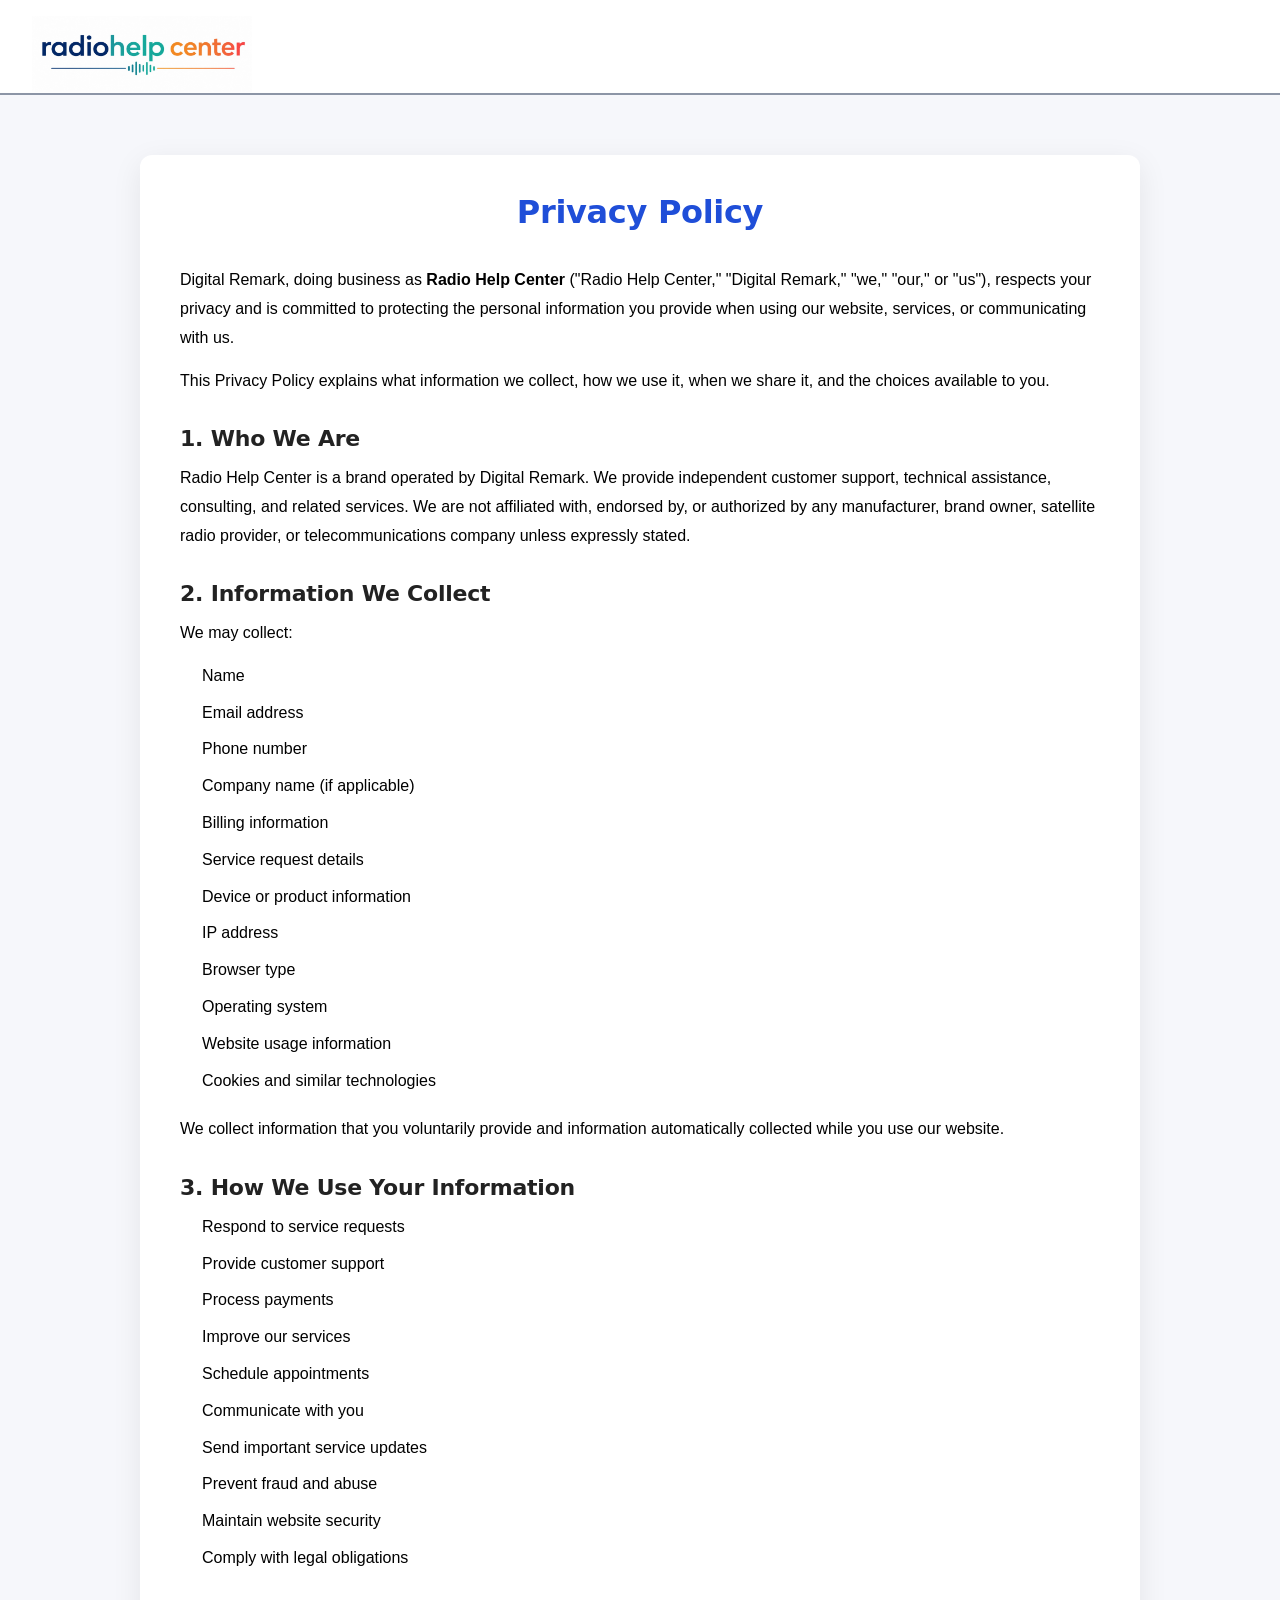
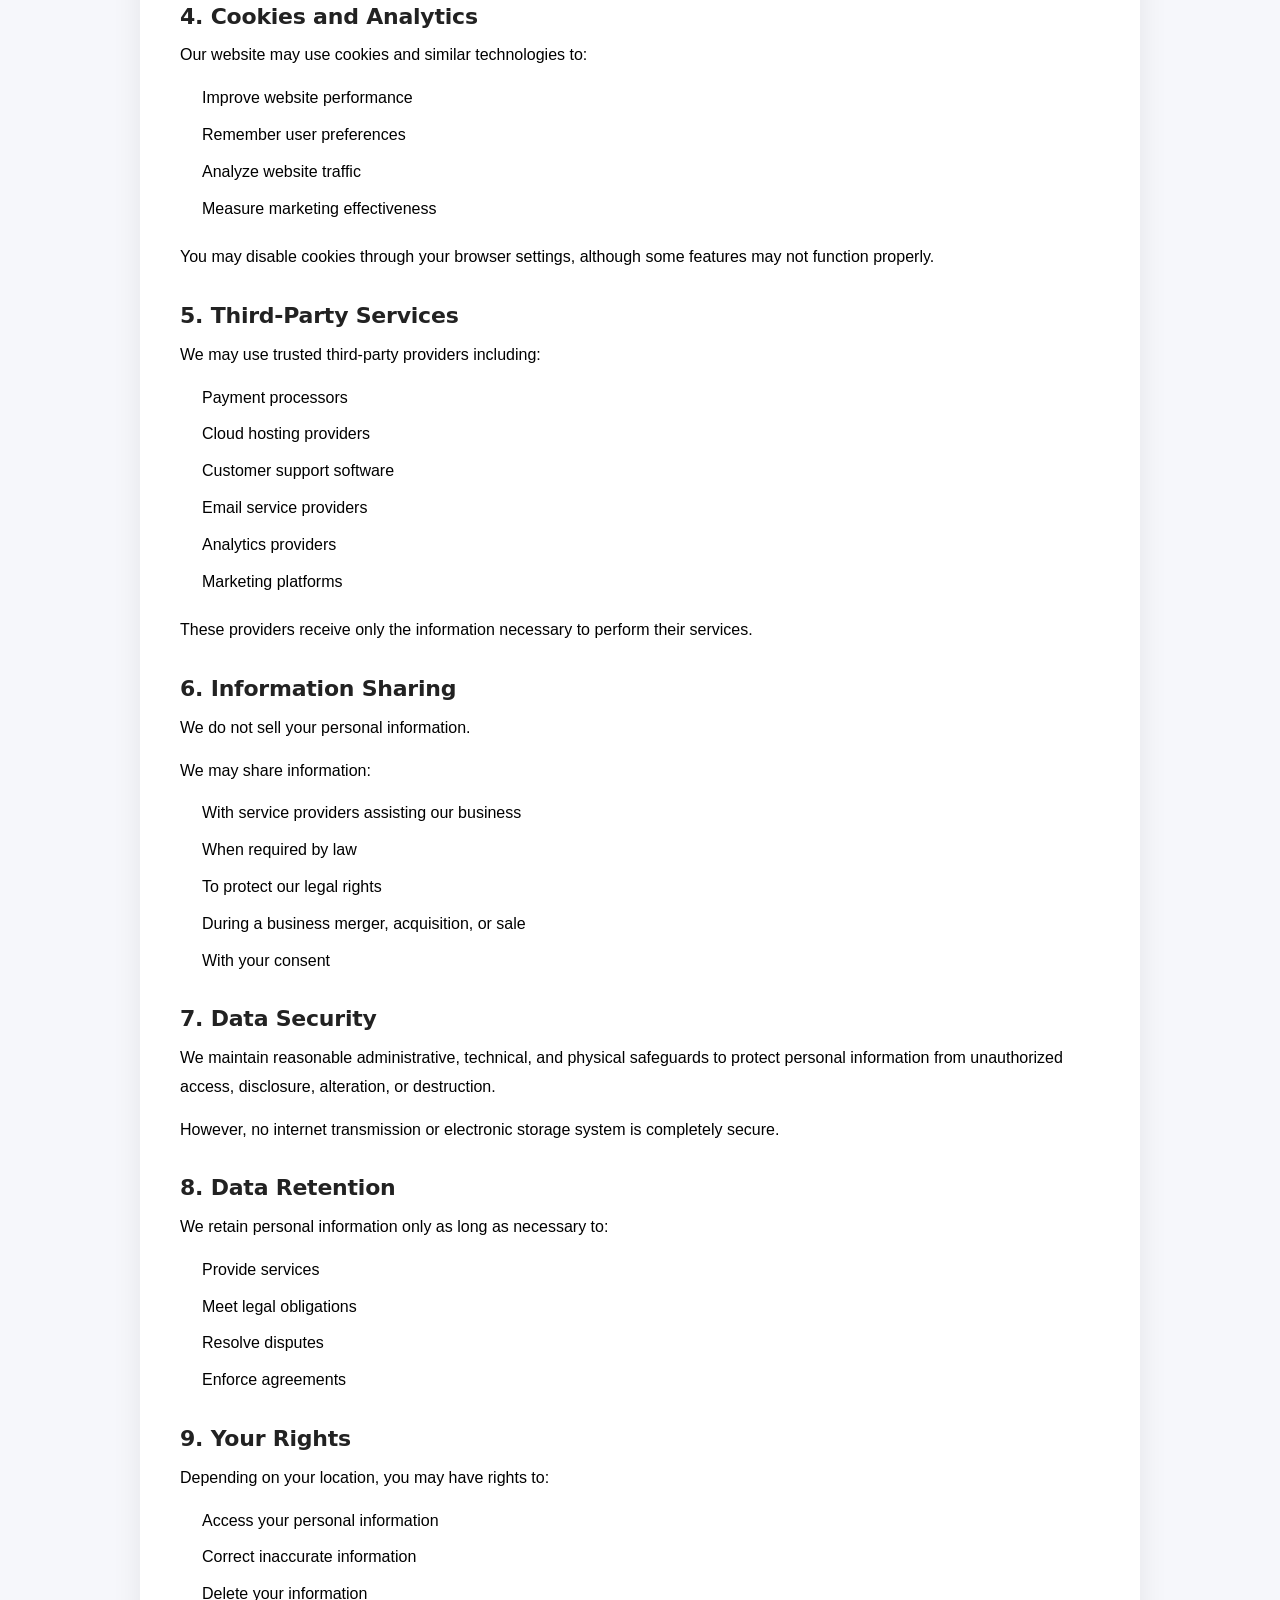
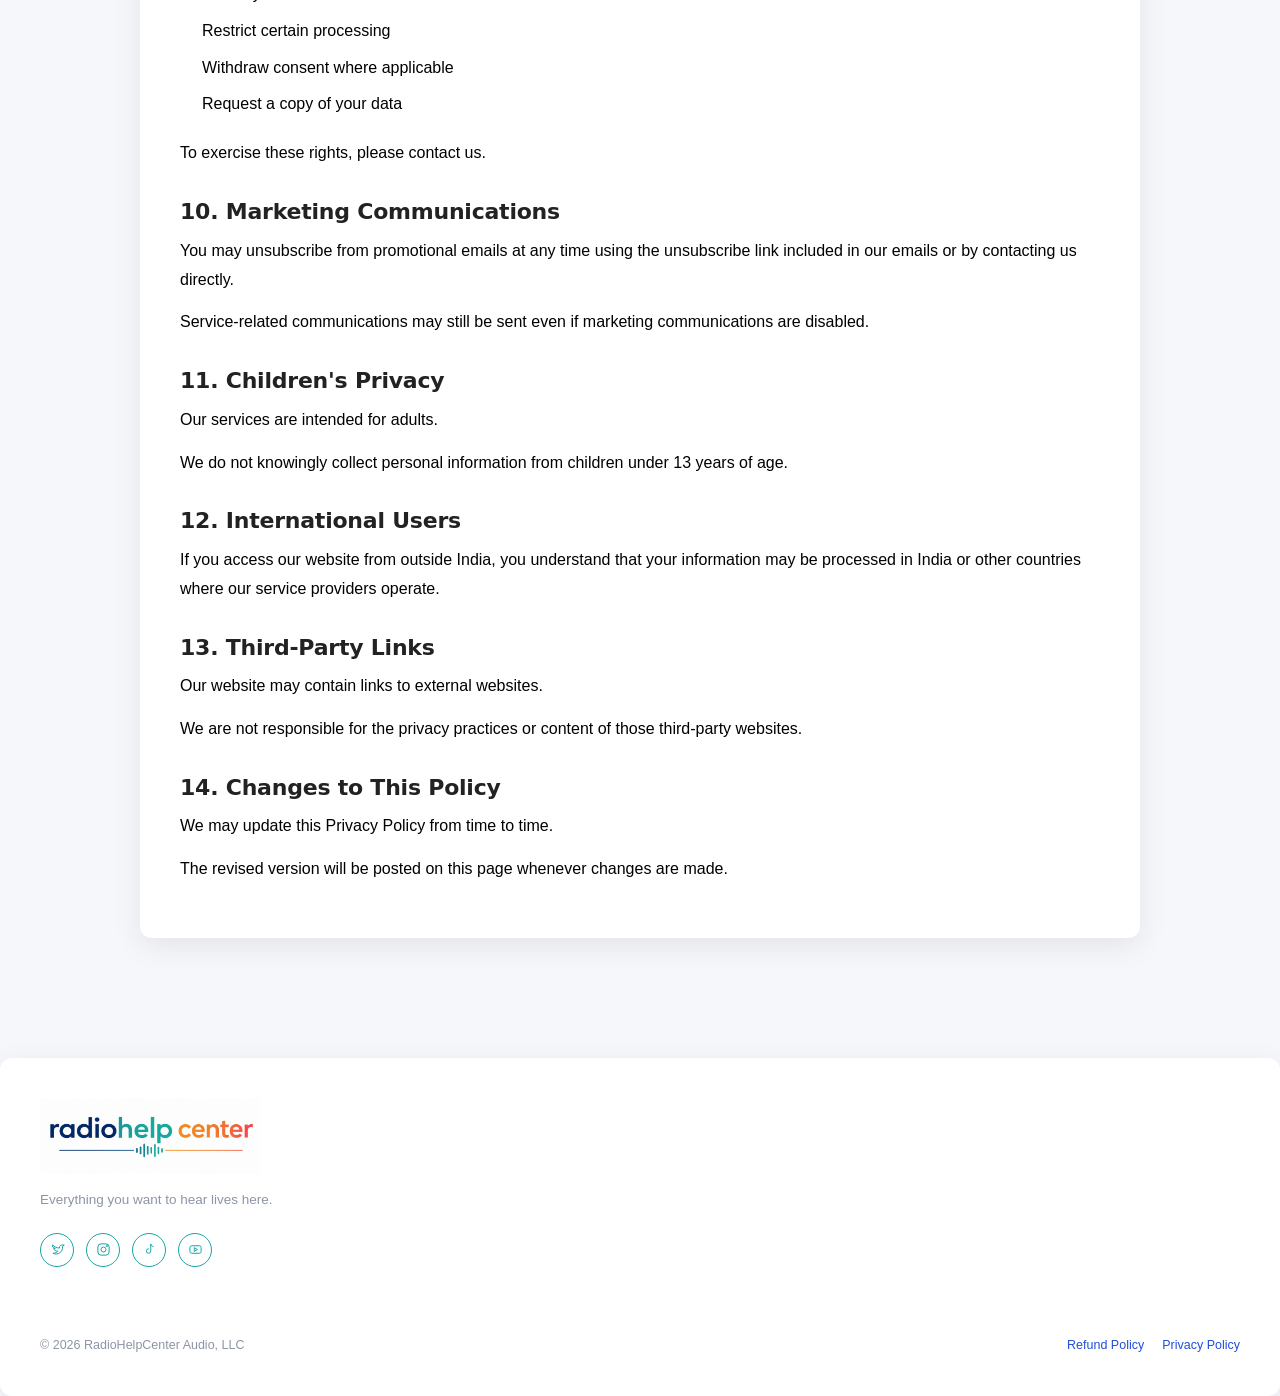
==== commit c0f6970f: "Updated radio-help-center" ====
--- a/privacy-policy.html
+++ b/privacy-policy.html
@@ -4,7 +4,7 @@
 <head>
     <meta charset="UTF-8">
     <meta name="viewport" content="width=device-width, initial-scale=1.0">
-    <title>Privacy Policy | Radio Assist</title>
+    <title>Privacy Policy | Radio Help Center</title>
     <link rel="stylesheet" href="/assets/styles/style.css"/>
 
     <style>
@@ -86,7 +86,7 @@
 <body>
     <header>
       <nav>
-        <a href="index.html" class="logo"><img class="logo" src="/assets/images/logo.png"/></a>
+        <a href="index.html" class="logo"><img class="logo" src="/assets/images/logo.jpeg"/></a>
       </nav>
     </header>
 
@@ -95,7 +95,7 @@
         <h1>Privacy Policy</h1>
 
         <p>
-            Digital Remark, doing business as <strong>Radio Assist</strong> ("Radio Assist," "Digital Remark," "we,"
+            Digital Remark, doing business as <strong>Radio Help Center</strong> ("Radio Help Center," "Digital Remark," "we,"
             "our," or "us"), respects your privacy and is committed to protecting the personal information you provide
             when using our website, services, or communicating with us.
         </p>
@@ -108,7 +108,7 @@
         <h2>1. Who We Are</h2>
 
         <p>
-            Radio Assist is a brand operated by Digital Remark. We provide independent customer support, technical
+            Radio Help Center is a brand operated by Digital Remark. We provide independent customer support, technical
             assistance, consulting, and related services. We are not affiliated with, endorsed by, or authorized by any
             manufacturer, brand owner, satellite radio provider, or telecommunications company unless expressly stated.
         </p>
@@ -285,10 +285,10 @@
 
     </div>
     <footer style="padding-bottom: 0px;">
-      <div class="container" style="margin: 0px;">
+      <div class="container" style="margin: 0px; max-width: none;">
         <div class="footer-grid">
           <div class="footer-brand">
-            <a href="#top" class="logo"><img class="logo" src="/assets/images/logo.png"/></a>
+            <a href="#top" class="logo"><img class="logo" src="/assets/images/logo.jpeg"/></a>
             <p>Everything you want to hear lives here.</p>
             <div class="social-row">
               <a href="#" aria-label="Twitter"><svg viewBox="0 0 24 24" fill="none" stroke="#F6F4EF" stroke-width="1.6">
@@ -312,7 +312,7 @@
           </div>
         </div>
         <div class="footer-bottom">
-          <span>© 2026 RadioAssist Audio, LLC</span>
+          <span>© 2026 RadioHelpCenter Audio, LLC</span>
           <div class="legal-links">
             <a href="refund-policy.html">Refund Policy</a>
             <a href="privacy-policy.html">Privacy Policy</a>
--- a/assets/styles/style.css
+++ b/assets/styles/style.css
@@ -1,10 +1,7 @@
 :root {
-    --navy: #0D1321;
     --navy-soft: #161F35;
     --navy-deep: #080B15;
-    --purple: #4e2a93;
     --violet-dim: #5A44B8;
-    --amber: #FFB146;
     --paper: #F6F4EF;
     --slate: #8C95A6;
     --base-surface: #f3f5f7;
@@ -17,11 +14,12 @@
     --radius: 14px;
     --container: 1320px;
     --link: #1b1533;
-    --indigo: #382488;
-    --violet: #602DB2;
-    --lilac: #8b5fc9;
-    --clay: #c9744f;
     --paper-soft: #150f2c;
+    --navy: #123F8C;
+    --blue: #1769B0;
+    --teal: #16A6A6;
+    --orange: #F58220;
+    --red-orange: #F15A3A;
 }
 
 * {
@@ -42,11 +40,11 @@
     -webkit-font-smoothing: antialiased;
 }
 
-.show{
+.show {
     display: block !important;
 }
 
-.hide{
+.hide {
     display: none !important;
 }
 
@@ -80,22 +78,25 @@
 
     0%,
     83.32% {
-        filter: drop-shadow(0 0 0px rgba(160, 110, 220, 0));
+        filter: drop-shadow(0 0 0px rgba(20, 65, 140, 0));
         transform: scale(1);
     }
 
     88% {
-        filter: drop-shadow(0 0 22px rgba(170, 120, 230, 0.85));
+        /* Navy/blue glow */
+        filter: drop-shadow(0 0 22px rgba(20, 75, 160, 0.85));
         transform: scale(1.035);
     }
 
     94% {
-        filter: drop-shadow(0 0 34px rgba(230, 150, 110, 0.75));
+        /* Teal + orange transition */
+        filter:
+            drop-shadow(0 0 28px rgba(20, 165, 165, 0.75)) drop-shadow(0 0 34px rgba(245, 105, 30, 0.55));
         transform: scale(1.05);
     }
 
     100% {
-        filter: drop-shadow(0 0 0px rgba(160, 110, 220, 0));
+        filter: drop-shadow(0 0 0px rgba(20, 65, 140, 0));
         transform: scale(1);
     }
 }
@@ -111,7 +112,7 @@
 }
 
 .word b {
-    background: linear-gradient(90deg, var(--lilac), var(--clay), var(--amber));
+    background: linear-gradient(90deg, var(--navy), var(--blue), var(--teal), var(--orange));
     -webkit-background-clip: text;
     background-clip: text;
     color: transparent;
@@ -148,127 +149,175 @@
     animation-name: onAt1667;
 }
 
-/* frame 2 → 2 blocks   */
+/* frame 2 → 2 blocks */
 .g2 {
     animation-name: onAt3333;
 }
 
-/* frame 3 → 4 blocks   */
+/* frame 3 → 4 blocks */
 .g3 {
     animation-name: onAt5000;
 }
 
-/* frame 4 → 7 blocks   */
+/* frame 4 → 7 blocks */
 .g4 {
     animation-name: onAt6667;
 }
 
-/* frame 5 → 12 blocks  */
+/* frame 5 → 12 blocks */
+
+
+/* =========================
+   FRAME 1
+========================= */
 
 @keyframes onAt1667 {
+
     0% {
-        background: rgba(255, 255, 255, 0.08);
+        background: rgba(18, 63, 140, 0.08);
         box-shadow: none;
     }
 
     16.67% {
-        background: linear-gradient(180deg, var(--lilac), var(--violet));
-        box-shadow: 0 0 8px rgba(140, 95, 201, 0.55);
+        background: linear-gradient(180deg,
+                var(--blue),
+                var(--teal));
+        box-shadow: 0 0 8px rgba(22, 166, 166, 0.55);
     }
 
     83.32% {
-        background: linear-gradient(180deg, var(--lilac), var(--violet));
-        box-shadow: 0 0 8px rgba(140, 95, 201, 0.55);
+        background: linear-gradient(180deg,
+                var(--blue),
+                var(--teal));
+        box-shadow: 0 0 8px rgba(22, 166, 166, 0.55);
     }
 
     88% {
-        background: linear-gradient(180deg, var(--amber), var(--clay));
-        box-shadow: 0 0 16px rgba(232, 152, 95, 0.85);
+        background: linear-gradient(180deg,
+                var(--orange),
+                var(--red-orange));
+        box-shadow: 0 0 16px rgba(245, 130, 32, 0.75);
     }
 
     100% {
-        background: rgba(255, 255, 255, 0.08);
+        background: rgba(18, 63, 140, 0.08);
         box-shadow: none;
     }
 }
 
+
+/* =========================
+   FRAME 2
+========================= */
+
 @keyframes onAt3333 {
+
     0% {
-        background: rgba(255, 255, 255, 0.08);
+        background: rgba(18, 63, 140, 0.08);
         box-shadow: none;
     }
 
     33.33% {
-        background: linear-gradient(180deg, var(--lilac), var(--violet));
-        box-shadow: 0 0 8px rgba(140, 95, 201, 0.55);
+        background: linear-gradient(180deg,
+                var(--blue),
+                var(--teal));
+        box-shadow: 0 0 8px rgba(22, 166, 166, 0.55);
     }
 
     83.32% {
-        background: linear-gradient(180deg, var(--lilac), var(--violet));
-        box-shadow: 0 0 8px rgba(140, 95, 201, 0.55);
+        background: linear-gradient(180deg,
+                var(--blue),
+                var(--teal));
+        box-shadow: 0 0 8px rgba(22, 166, 166, 0.55);
     }
 
     88% {
-        background: linear-gradient(180deg, var(--amber), var(--clay));
-        box-shadow: 0 0 16px rgba(232, 152, 95, 0.85);
+        background: linear-gradient(180deg,
+                var(--orange),
+                var(--red-orange));
+        box-shadow: 0 0 16px rgba(245, 130, 32, 0.75);
     }
 
     100% {
-        background: rgba(255, 255, 255, 0.08);
+        background: rgba(18, 63, 140, 0.08);
         box-shadow: none;
     }
 }
 
+
+/* =========================
+   FRAME 3
+========================= */
+
 @keyframes onAt5000 {
+
     0% {
-        background: rgba(255, 255, 255, 0.08);
+        background: rgba(18, 63, 140, 0.08);
         box-shadow: none;
     }
 
     50% {
-        background: linear-gradient(180deg, var(--lilac), var(--violet));
-        box-shadow: 0 0 8px rgba(140, 95, 201, 0.55);
+        background: linear-gradient(180deg,
+                var(--blue),
+                var(--teal));
+        box-shadow: 0 0 8px rgba(22, 166, 166, 0.55);
     }
 
     83.32% {
-        background: linear-gradient(180deg, var(--lilac), var(--violet));
-        box-shadow: 0 0 8px rgba(140, 95, 201, 0.55);
+        background: linear-gradient(180deg,
+                var(--blue),
+                var(--teal));
+        box-shadow: 0 0 8px rgba(22, 166, 166, 0.55);
     }
 
     88% {
-        background: linear-gradient(180deg, var(--amber), var(--clay));
-        box-shadow: 0 0 16px rgba(232, 152, 95, 0.85);
+        background: linear-gradient(180deg,
+                var(--orange),
+                var(--red-orange));
+        box-shadow: 0 0 16px rgba(245, 130, 32, 0.75);
     }
 
     100% {
-        background: rgba(255, 255, 255, 0.08);
+        background: rgba(18, 63, 140, 0.08);
         box-shadow: none;
     }
 }
 
+
+/* =========================
+   FRAME 4
+========================= */
+
 @keyframes onAt6667 {
+
     0% {
-        background: rgba(255, 255, 255, 0.08);
+        background: rgba(18, 63, 140, 0.08);
         box-shadow: none;
     }
 
     66.67% {
-        background: linear-gradient(180deg, var(--lilac), var(--violet));
-        box-shadow: 0 0 8px rgba(140, 95, 201, 0.55);
+        background: linear-gradient(180deg,
+                var(--blue),
+                var(--teal));
+        box-shadow: 0 0 8px rgba(22, 166, 166, 0.55);
     }
 
     83.32% {
-        background: linear-gradient(180deg, var(--lilac), var(--violet));
-        box-shadow: 0 0 8px rgba(140, 95, 201, 0.55);
+        background: linear-gradient(180deg,
+                var(--blue),
+                var(--teal));
+        box-shadow: 0 0 8px rgba(22, 166, 166, 0.55);
     }
 
     88% {
-        background: linear-gradient(180deg, var(--amber), var(--clay));
-        box-shadow: 0 0 16px rgba(232, 152, 95, 0.85);
+        background: linear-gradient(180deg,
+                var(--orange),
+                var(--red-orange));
+        box-shadow: 0 0 16px rgba(245, 130, 32, 0.75);
     }
 
     100% {
-        background: rgba(255, 255, 255, 0.08);
+        background: rgba(18, 63, 140, 0.08);
         box-shadow: none;
     }
 }
@@ -325,7 +374,7 @@
     font-weight: 600;
     letter-spacing: 0.14em;
     text-transform: uppercase;
-    color: var(--amber);
+    color: var(--teal);
     display: flex;
     align-items: center;
     gap: 10px;
@@ -335,7 +384,7 @@
     content: "";
     width: 18px;
     height: 2px;
-    background: var(--amber);
+    background: var(--orange);
     display: inline-block;
 }
 
@@ -354,10 +403,10 @@
 }
 
 .btn-primary {
-    background: #cd4715 !important;
+    background: var(--orange) !important;
     color: #fff;
     box-shadow: 0 8px 24px rgb(78 42 147 / 35%);
-    border: 1px solid #5500f7 !important;
+    border: 1px solid var(--navy) !important;
     font-size: 24px !important;
     font-weight: bold !important;
     padding: 20px !important;
@@ -366,7 +415,7 @@
 
 .btn-primary:hover {
     transform: translateY(-2px);
-    box-shadow: 0 12px 30px rgba(123, 92, 250, 0.45);
+    box-shadow: 0 12px 30px rgba(27, 167, 157, 0.45);
 }
 
 .btn-ghost {
@@ -618,11 +667,10 @@
     position: absolute;
     inset: 0;
     z-index: 0;
-    background: url("/assets/images/banner.webp"), radial-gradient(ellipse 60% 80% at 78% 30%, rgba(123, 92, 250, 0.55), transparent 60%),
-        radial-gradient(ellipse 50% 60% at 95% 85%, rgba(255, 177, 70, 0.35), transparent 55%),
-        linear-gradient(115deg, #0F1235 0%, #16113A 45%, #1B1035 100%);;
+    background: url("/assets/images/banner.webp"), radial-gradient(ellipse 60% 80% at 78% 30%, rgba(32, 166, 160, 0.45), transparent 60%),
+        radial-gradient(ellipse 50% 60% at 95% 85%, rgba(242, 138, 36, 0.32), transparent 55%), linear-gradient(115deg, #0B2854 0%, #123B78 45%, #0E4F5A 100%);
     background-size: cover;
-    background-position: center right;
+    background-position: top right;
     background-repeat: no-repeat;
     background-attachment: fixed;
 }
@@ -691,14 +739,6 @@
     gap: 12px;
 }
 
-.hero-caption .swatch {
-    width: 44px;
-    height: 44px;
-    border-radius: 10px;
-    flex-shrink: 0;
-    background: linear-gradient(135deg, var(--amber), var(--purple));
-}
-
 .hero-caption .tag {
     font-size: 10.5px;
     color: var(--amber);
@@ -742,6 +782,118 @@
     }
 }
 
+.waveform {
+    display: flex;
+    align-items: center;
+    justify-content: center;
+    gap: 5px;
+    height: 56px;
+    padding-bottom: 0.4rem;
+    width: 100%;
+    position: absolute;
+    bottom: 0px;
+}
+
+.waveform span {
+    width: 4px;
+    border-radius: 2px;
+    background: var(--orange);
+    opacity: 0.85;
+    animation: wave 1.6s ease-in-out infinite;
+}
+
+.waveform span:nth-child(1) {
+    height: 10px;
+    animation-delay: -1.4s;
+}
+
+.waveform span:nth-child(2) {
+    height: 22px;
+    animation-delay: -1.1s;
+}
+
+.waveform span:nth-child(3) {
+    height: 14px;
+    animation-delay: -0.9s;
+}
+
+.waveform span:nth-child(4) {
+    height: 30px;
+    animation-delay: -1.5s;
+}
+
+.waveform span:nth-child(5) {
+    height: 18px;
+    animation-delay: -0.6s;
+}
+
+.waveform span:nth-child(6) {
+    height: 26px;
+    animation-delay: -1.0s;
+}
+
+.waveform span:nth-child(7) {
+    height: 12px;
+    animation-delay: -0.3s;
+}
+
+.waveform span:nth-child(8) {
+    height: 24px;
+    animation-delay: -1.3s;
+}
+
+.waveform span:nth-child(9) {
+    height: 16px;
+    animation-delay: -0.7s;
+}
+
+.waveform span:nth-child(10) {
+    height: 28px;
+    animation-delay: -0.2s;
+}
+
+.waveform span:nth-child(11) {
+    height: 14px;
+    animation-delay: -1.2s;
+}
+
+.waveform span:nth-child(12) {
+    height: 22px;
+    animation-delay: -0.5s;
+}
+
+.waveform span:nth-child(13) {
+    height: 10px;
+    animation-delay: -0.9s;
+}
+
+.waveform span:nth-child(14) {
+    height: 26px;
+    animation-delay: -0.1s;
+}
+
+.waveform span:nth-child(15) {
+    height: 16px;
+    animation-delay: -1.0s;
+}
+
+.waveform span:nth-child(16) {
+    height: 20px;
+    animation-delay: -0.4s;
+}
+
+@keyframes wave {
+
+    0%,
+    100% {
+        transform: scaleY(0.4);
+    }
+
+    50% {
+        transform: scaleY(1);
+    }
+}
+
 .variety-grid {
     display: grid;
     grid-template-columns: repeat(2, 1fr);
@@ -783,12 +935,12 @@
 
 .sports {
     border-radius: 16px !important;
-    background: linear-gradient(135deg, #f4f5f7, #6D28D9);
+    background: linear-gradient(135deg, #f4f5f7, #f56836);
 }
 
 .news {
     border-radius: 16px !important;
-    background: linear-gradient(135deg, #f4f5f7, #E88A1E);
+    background: linear-gradient(135deg, #f4f5f7, #f94844);
 }
 
 .avatar.sports img,
@@ -909,48 +1061,60 @@
     margin-top: 6px;
 }
 
-.host-grid {
-    display: grid;
-    grid-template-columns: repeat(5, 1fr);
-    gap: 20px;
-}
-
+.hosts__rail {
+    margin-top: 3rem;
+    display: flex;
+    overflow-x: auto;
+    scroll-snap-type: x mandatory;
+    gap: 1.3rem;
+    padding: 0.5rem clamp(1.2rem, 4vw, 3rem) 1rem;
+}
+
+.hosts__rail::-webkit-scrollbar{ height:6px; }
+.hosts__rail::-webkit-scrollbar-thumb{ background:var(--navy-soft); border-radius:99px; }
 .host-card {
-    text-align: center;
-}
-
-.host-card .avatar {
-    width: 180px;
-    height: 180px;
-    margin: 0 auto;
-    font-size: 18px;
-}
-
-.host-card .avatar img {
+    scroll-snap-align: start;
+    position: relative;
+    flex: 0 0 240px;
+    background: var(--navy-deep);
+    border: 1px solid var(--navy-soft);
+    border-radius: var(--radius);
+    overflow: hidden;
+}
+
+.host-card img {
+    width: 100%;
+    aspect-ratio: 4 / 5;
+    object-fit: cover;
     transition: transform 0.3s ease;
 }
 
-.host-card .avatar:hover img {
+.host-card:hover img {
     transform: scale(1.05);
 }
 
-.host-card .ch {
-    font-size: 11.5px;
-    color: var(--amber);
-    font-weight: 700;
-    margin-top: 14px;
-    letter-spacing: .04em;
-}
-
-.host-card h4 {
+.host-card__ch {
+    position: absolute;
+    top: 0.8rem;
+    left: 0.8rem;
+    font-size: 0.7rem;
+    letter-spacing: 0.06em;
+    color: var(--orange);
+    backdrop-filter: blur(4px);
+    background: rgba(14, 17, 22, 0.75);
+    padding: 0.25rem 0.55rem;
+    border-radius: 6px;
+}
+
+.host-card h3 {
     font-size: 15.5px;
-    margin-top: 6px;
+    margin: 1rem 1rem 0.4rem;
 }
 
 .host-card p {
     font-size: 13px;
     color: var(--slate);
-    margin-top: 8px;
+    margin: 0px 1rem 1.1rem;
 }
 
 .mood-grid {
@@ -977,23 +1141,6 @@
 
 .mood-left .btn {
     margin-top: 26px;
-}
-
-.mood-art {
-    margin-top: 32px;
-    border-radius: 20px;
-    overflow: hidden;
-    position: relative;
-    aspect-ratio: 4/5;
-    background: linear-gradient(155deg, var(--purple) 0%, var(--violet-dim) 55%, var(--navy-deep) 100%);
-}
-
-.mood-art::before {
-    content: "";
-    position: absolute;
-    inset: 0;
-    background: radial-gradient(circle at 25% 20%, rgba(255, 177, 70, 0.5), transparent 45%),
-        radial-gradient(circle at 80% 85%, rgba(123, 92, 250, 0.5), transparent 50%);
 }
 
 .mood-art .mood-art-label {
@@ -1216,7 +1363,7 @@
 }
 
 .cta-band {
-    background: linear-gradient(135deg, var(--purple), var(--violet-dim));
+    background: linear-gradient(90deg, var(--navy), var(--blue), var(--teal), var(--orange));
     text-align: center;
 }
 
@@ -1300,15 +1447,15 @@
     width: 34px;
     height: 34px;
     border-radius: 50%;
-    border: 1px solid rgb(116 49 169);
+    border: 1px solid var(--teal);
     display: flex;
     align-items: center;
     justify-content: center;
 }
 
 .social-row a:hover {
-    border-color: var(--purple);
-    background-color: rgb(116 49 169);
+    border-color: var(--teal);
+    background-color: var(--teal);
 }
 
 .social-row a:hover svg {
@@ -1318,7 +1465,7 @@
 .social-row svg {
     width: 15px;
     height: 15px;
-    stroke: #4e2d92;
+    stroke: var(--teal);
 }
 
 .footer-bottom {
